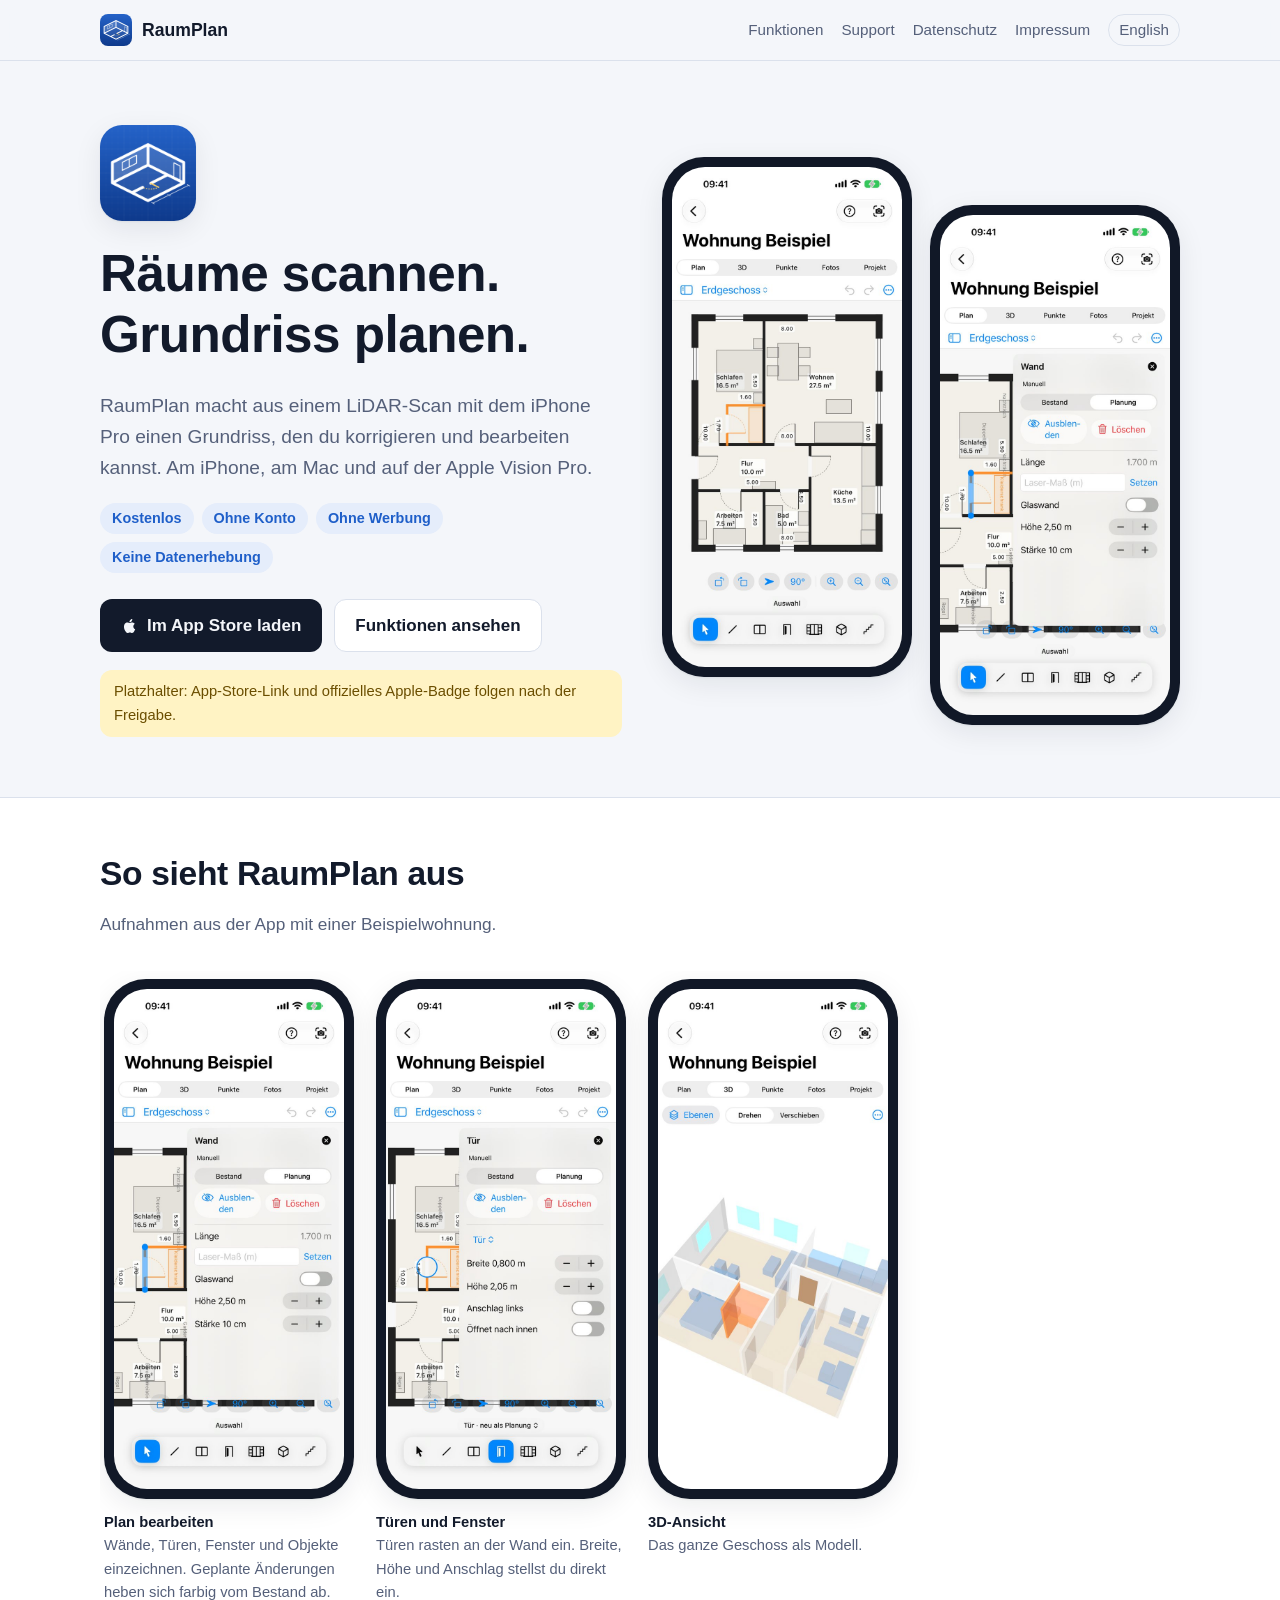
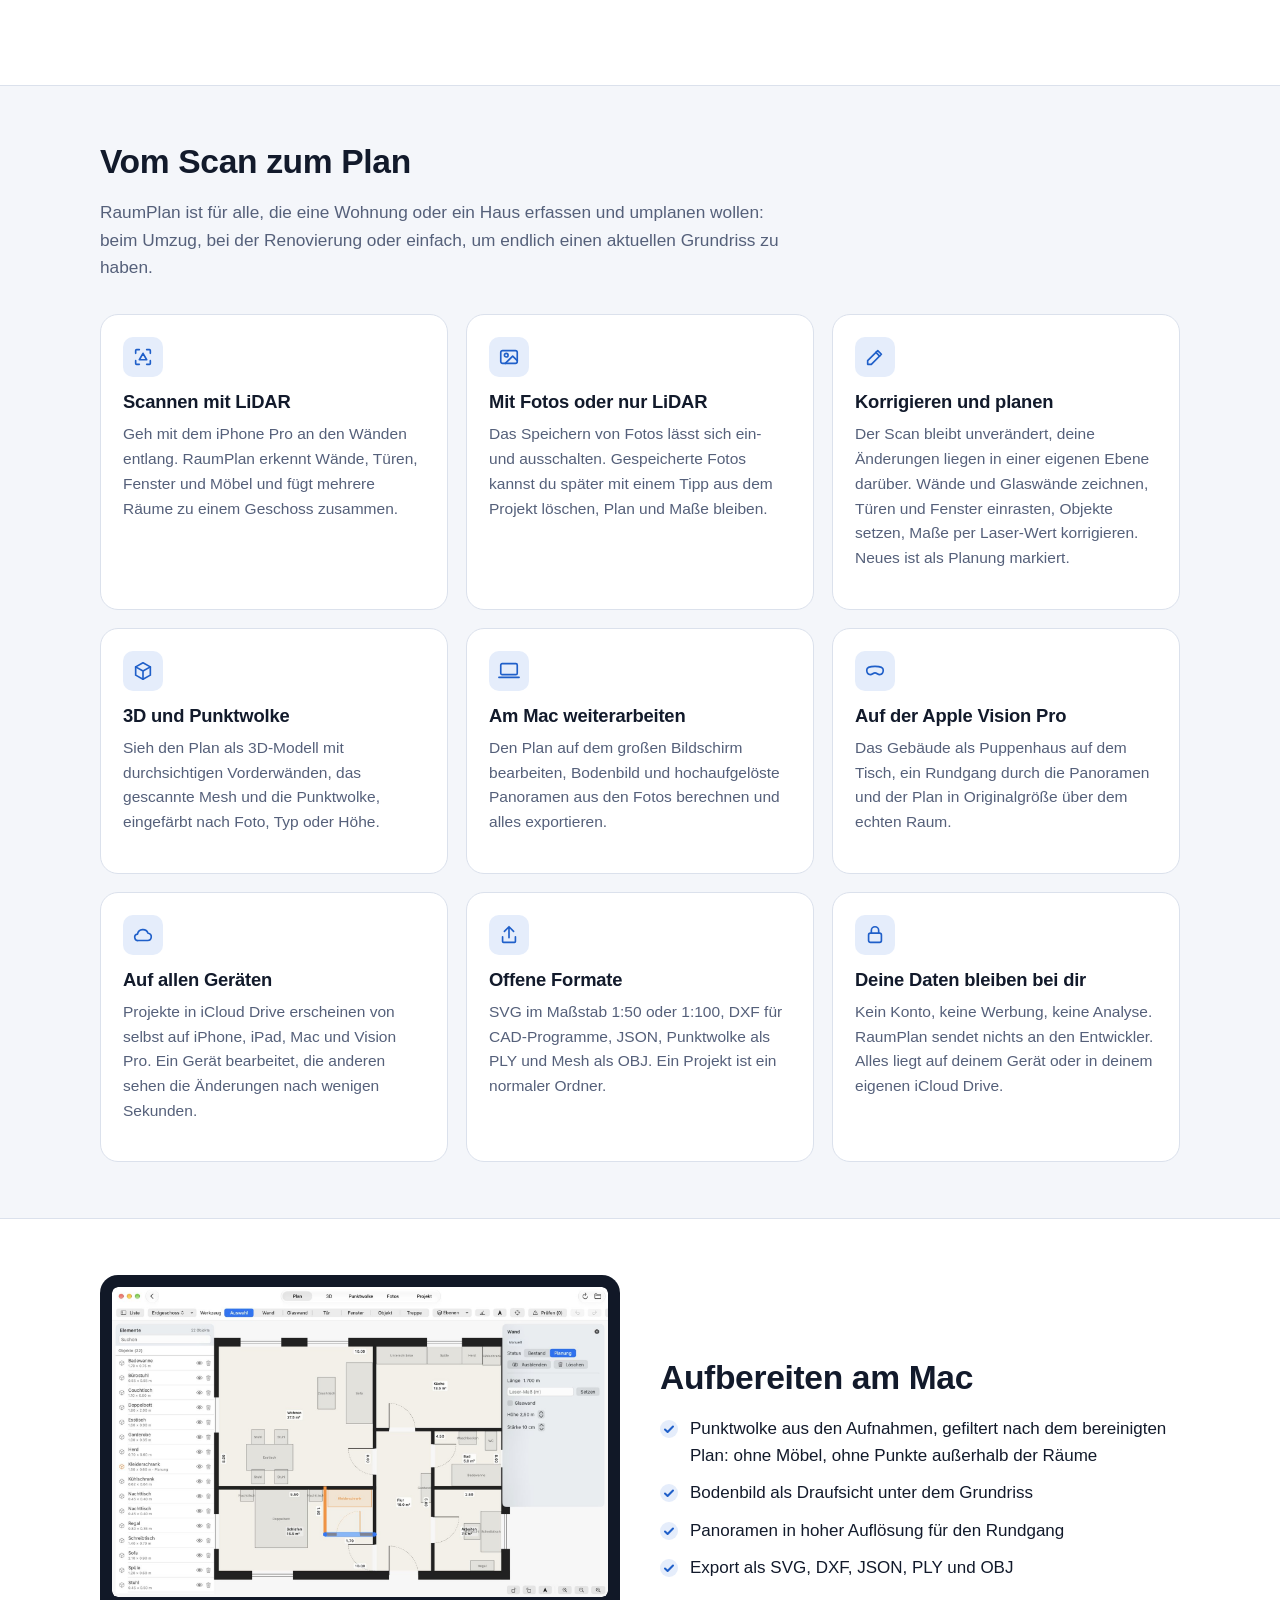
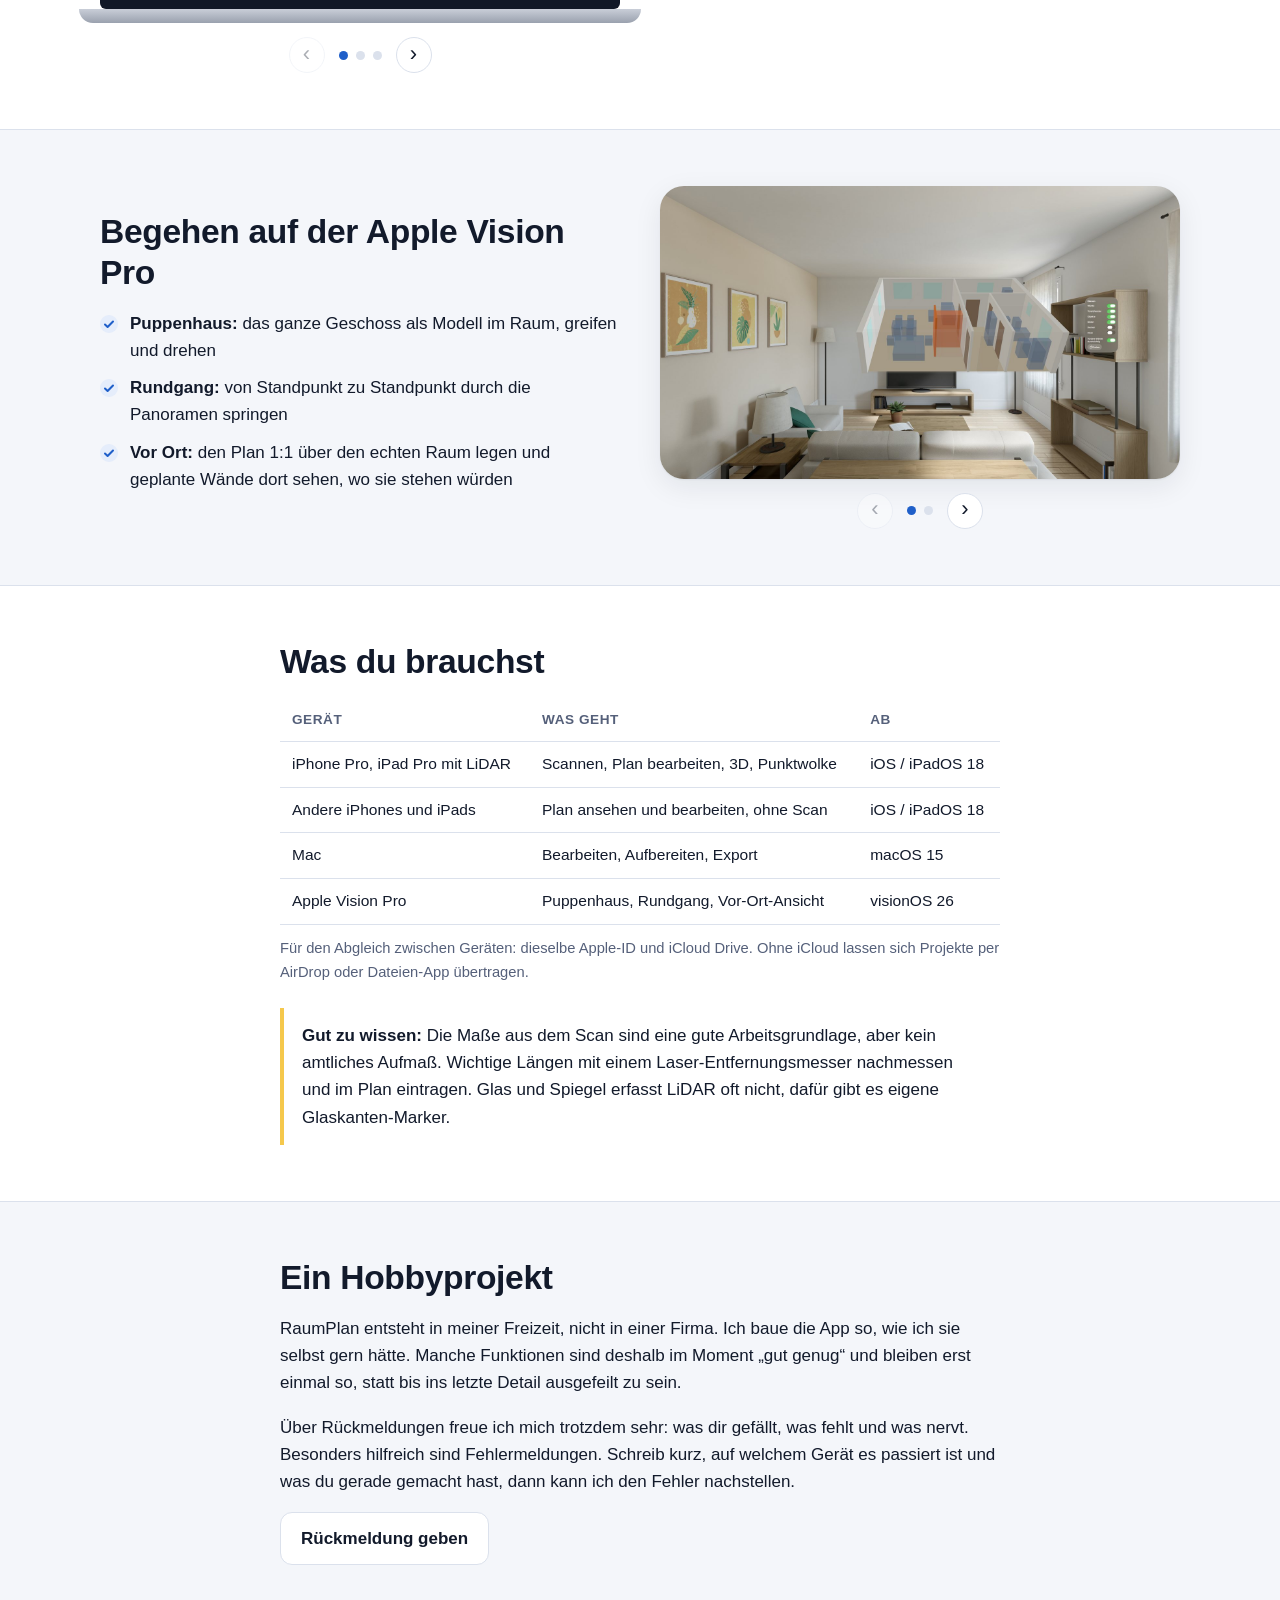
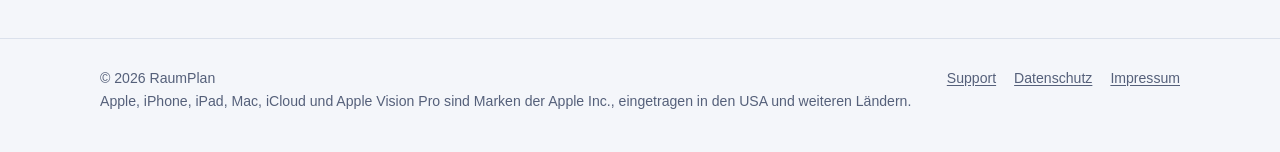
==== index.html @ 9d7f041f "Erste Version der RaumPlan-Webseite" ====
<!doctype html>
<html lang="de">
<head>
<meta charset="utf-8">
<meta name="viewport" content="width=device-width, initial-scale=1">
<title>RaumPlan – Räume scannen, Grundriss planen</title>
<meta name="description" content="Kostenlose App: Räume mit dem LiDAR-Sensor des iPhone Pro scannen, Grundriss korrigieren und bearbeiten. Für iPhone, iPad, Mac und Apple Vision Pro.">
<link rel="stylesheet" href="assets/style.css">
<link rel="icon" href="assets/favicon.png" type="image/png">
<link rel="apple-touch-icon" href="assets/apple-touch-icon.png">
<link rel="alternate" hreflang="en" href="en/index.html">
<!-- Nach Veröffentlichung im App Store: Smart-App-Banner einschalten (App-ID eintragen)
<meta name="apple-itunes-app" content="app-id=[APP-ID]">
-->
</head>
<body>
<header class="site-header">
  <div class="wrap">
    <a class="brand" href="index.html"><img src="assets/icon-512.png" alt="" width="32" height="32">RaumPlan</a>
    <nav class="nav" aria-label="Hauptmenü">
      <a href="index.html#funktionen">Funktionen</a>
      <a href="support.html">Support</a>
      <a href="datenschutz.html">Datenschutz</a>
      <a href="impressum.html">Impressum</a>
      <a class="lang" href="en/index.html" hreflang="en" lang="en">English</a>
    </nav>
  </div>
</header>
<main>

<section class="hero"><div class="wrap">
  <div>
    <img class="hero-icon" src="assets/icon-512.png" alt="RaumPlan App-Symbol" width="96" height="96">
    <h1>Räume scannen.<br>Grundriss planen.</h1>
    <p class="lead">RaumPlan macht aus einem LiDAR-Scan mit dem iPhone Pro einen Grundriss, den du korrigieren und bearbeiten kannst. Am iPhone, am Mac und auf der Apple Vision Pro.</p>
    <ul class="pills"><li>Kostenlos</li><li>Ohne Konto</li><li>Ohne Werbung</li><li>Keine Datenerhebung</li></ul>
    <div class="cta"><a class="btn btn-primary" href="[APP-STORE-LINK]" title="Link folgt nach der Freigabe durch Apple"><svg width="18" height="18" viewBox="0 0 24 24" fill="currentColor" aria-hidden="true"><path d="M12 2l3 6H9zM4 20l4-8h8l4 8z" opacity=".0"/><path d="M16.4 12.6c0-2.4 2-3.5 2-3.6-1.1-1.6-2.8-1.8-3.4-1.8-1.4-.1-2.8.9-3.5.9-.7 0-1.8-.8-3-.8-1.5 0-3 .9-3.8 2.3-1.6 2.8-.4 7 1.2 9.3.8 1.1 1.7 2.4 2.9 2.3 1.2 0 1.6-.7 3-.7s1.8.7 3 .7c1.3 0 2.1-1.1 2.8-2.3.9-1.3 1.3-2.6 1.3-2.6s-2.5-1-2.5-3.7zM14.1 5.5c.6-.8 1.1-1.9 1-3-1 0-2.1.7-2.8 1.5-.6.7-1.2 1.8-1 2.9 1 .1 2.1-.6 2.8-1.4z"/></svg>Im App Store laden</a><a class="btn btn-ghost" href="#funktionen">Funktionen ansehen</a></div>
    <p class="ph-note noprint" style="margin-top:18px">Platzhalter: App-Store-Link und offizielles Apple-Badge folgen nach der Freigabe.</p>
  </div>
  <div class="hero-shots"><div class="device"><img src="assets/shots/de/iphone-plan.jpg" alt="Plan-Editor mit Grundriss der Beispielwohnung" width="660" height="1434"></div><div class="device"><img src="assets/shots/de/iphone-wand.jpg" alt="Ausgewählte geplante Wand mit Eigenschaften" width="660" height="1434"></div></div>
</div></section>
<section class="alt"><div class="wrap">
  <div class="section-head"><h2>So sieht RaumPlan aus</h2><p>Aufnahmen aus der App mit einer Beispielwohnung. </p></div>
  <div class="gallery">
    <figure><div class="device"><img src="assets/shots/de/iphone-wand.jpg" alt="Ausgewählte geplante Wand mit Eigenschaften" width="660" height="1434"></div><figcaption><strong>Plan bearbeiten</strong>Wände, Türen, Fenster und Objekte einzeichnen. Geplante Änderungen heben sich farbig vom Bestand ab.</figcaption></figure>
    <figure><div class="device"><img src="assets/shots/de/iphone-tuer.jpg" alt="Tür mit Eigenschaften im Plan" width="660" height="1434"></div><figcaption><strong>Türen und Fenster</strong>Türen rasten an der Wand ein. Breite, Höhe und Anschlag stellst du direkt ein.</figcaption></figure>
    <figure><div class="device"><img src="assets/shots/de/iphone-3d.jpg" alt="3D-Ansicht der Beispielwohnung" width="660" height="1434"></div><figcaption><strong>3D-Ansicht</strong>Das ganze Geschoss als Modell.</figcaption></figure>
  </div>
</div></section><section id="funktionen"><div class="wrap"><div class="section-head"><h2>Vom Scan zum Plan</h2><p>RaumPlan ist für alle, die eine Wohnung oder ein Haus erfassen und umplanen wollen: beim Umzug, bei der Renovierung oder einfach, um endlich einen aktuellen Grundriss zu haben.</p></div><div class="grid"><div class="card"><span class="ico"><svg viewBox="0 0 24 24" fill="none" stroke="currentColor" stroke-width="1.8" stroke-linecap="round" stroke-linejoin="round" aria-hidden="true"><path d="M4 8V5a1 1 0 0 1 1-1h3M16 4h3a1 1 0 0 1 1 1v3M20 16v3a1 1 0 0 1-1 1h-3M8 20H5a1 1 0 0 1-1-1v-3"/><path d="M8 15l4-7 4 7z"/></svg></span><h3>Scannen mit LiDAR</h3><p>Geh mit dem iPhone Pro an den Wänden entlang. RaumPlan erkennt Wände, Türen, Fenster und Möbel und fügt mehrere Räume zu einem Geschoss zusammen.</p></div><div class="card"><span class="ico"><svg viewBox="0 0 24 24" fill="none" stroke="currentColor" stroke-width="1.8" stroke-linecap="round" stroke-linejoin="round" aria-hidden="true"><rect x="3" y="5" width="18" height="14" rx="2"/><circle cx="9" cy="10" r="2"/><path d="M21 16l-5-5-8 8"/></svg></span><h3>Mit Fotos oder nur LiDAR</h3><p>Das Speichern von Fotos lässt sich ein- und ausschalten. Gespeicherte Fotos kannst du später mit einem Tipp aus dem Projekt löschen, Plan und Maße bleiben.</p></div><div class="card"><span class="ico"><svg viewBox="0 0 24 24" fill="none" stroke="currentColor" stroke-width="1.8" stroke-linecap="round" stroke-linejoin="round" aria-hidden="true"><path d="M4 20h4L19 9l-4-4L4 16z"/><path d="M13 7l4 4"/></svg></span><h3>Korrigieren und planen</h3><p>Der Scan bleibt unverändert, deine Änderungen liegen in einer eigenen Ebene darüber. Wände und Glaswände zeichnen, Türen und Fenster einrasten, Objekte setzen, Maße per Laser-Wert korrigieren. Neues ist als Planung markiert.</p></div><div class="card"><span class="ico"><svg viewBox="0 0 24 24" fill="none" stroke="currentColor" stroke-width="1.8" stroke-linecap="round" stroke-linejoin="round" aria-hidden="true"><path d="M12 3l8 4.5v9L12 21l-8-4.5v-9z"/><path d="M4 7.5l8 4.5 8-4.5M12 12v9"/></svg></span><h3>3D und Punktwolke</h3><p>Sieh den Plan als 3D-Modell mit durchsichtigen Vorderwänden, das gescannte Mesh und die Punktwolke, eingefärbt nach Foto, Typ oder Höhe.</p></div><div class="card"><span class="ico"><svg viewBox="0 0 24 24" fill="none" stroke="currentColor" stroke-width="1.8" stroke-linecap="round" stroke-linejoin="round" aria-hidden="true"><rect x="3" y="4" width="18" height="12" rx="1.5"/><path d="M1 19h22"/></svg></span><h3>Am Mac weiterarbeiten</h3><p>Den Plan auf dem großen Bildschirm bearbeiten, Bodenbild und hochaufgelöste Panoramen aus den Fotos berechnen und alles exportieren.</p></div><div class="card"><span class="ico"><svg viewBox="0 0 24 24" fill="none" stroke="currentColor" stroke-width="1.8" stroke-linecap="round" stroke-linejoin="round" aria-hidden="true"><path d="M3 11c0-3 2.5-4 9-4s9 1 9 4-1.5 5-4 5c-2 0-3-2-5-2s-3 2-5 2c-2.5 0-4-2-4-5z"/></svg></span><h3>Auf der Apple Vision Pro</h3><p>Das Gebäude als Puppenhaus auf dem Tisch, ein Rundgang durch die Panoramen und der Plan in Originalgröße über dem echten Raum.</p></div><div class="card"><span class="ico"><svg viewBox="0 0 24 24" fill="none" stroke="currentColor" stroke-width="1.8" stroke-linecap="round" stroke-linejoin="round" aria-hidden="true"><path d="M7 18h10a4 4 0 0 0 .5-7.97A6 6 0 0 0 6 11a3.5 3.5 0 0 0 1 7z"/></svg></span><h3>Auf allen Geräten</h3><p>Projekte in iCloud Drive erscheinen von selbst auf iPhone, iPad, Mac und Vision Pro. Ein Gerät bearbeitet, die anderen sehen die Änderungen nach wenigen Sekunden.</p></div><div class="card"><span class="ico"><svg viewBox="0 0 24 24" fill="none" stroke="currentColor" stroke-width="1.8" stroke-linecap="round" stroke-linejoin="round" aria-hidden="true"><path d="M12 3v12M7 8l5-5 5 5"/><path d="M5 14v5a1 1 0 0 0 1 1h12a1 1 0 0 0 1-1v-5"/></svg></span><h3>Offene Formate</h3><p>SVG im Maßstab 1:50 oder 1:100, DXF für CAD-Programme, JSON, Punktwolke als PLY und Mesh als OBJ. Ein Projekt ist ein normaler Ordner.</p></div><div class="card"><span class="ico"><svg viewBox="0 0 24 24" fill="none" stroke="currentColor" stroke-width="1.8" stroke-linecap="round" stroke-linejoin="round" aria-hidden="true"><rect x="5" y="10" width="14" height="10" rx="2"/><path d="M8 10V7a4 4 0 0 1 8 0v3"/></svg></span><h3>Deine Daten bleiben bei dir</h3><p>Kein Konto, keine Werbung, keine Analyse. RaumPlan sendet nichts an den Entwickler. Alles liegt auf deinem Gerät oder in deinem eigenen iCloud Drive.</p></div></div></div></section>
<section class="alt"><div class="wrap split">
  <div><div class="slider" data-slider><div class="laptop"><div class="lid"><div class="slides" tabindex="0" role="group" aria-roledescription="Bildergalerie" aria-label="Screenshots vom Mac"><figure class="slide"><img src="assets/shots/de/mac-plan.jpg" alt="RaumPlan am Mac mit Elementliste und Eigenschaften" width="1600" height="1000"></figure><figure class="slide"><img src="assets/shots/de/mac-3d.jpg" alt="3D-Ansicht am Mac" width="1600" height="1000"></figure><figure class="slide"><img src="assets/shots/de/mac-export.jpg" alt="Export des Grundrisses als SVG am Mac" width="1600" height="1000"></figure></div></div><div class="base"></div></div><div class="slider-nav"><button type="button" class="prev" aria-label="Vorheriges Bild">‹</button><span class="dots"><button type="button" aria-label="Bild 1: Plan mit Elementliste"></button><button type="button" aria-label="Bild 2: 3D-Ansicht"></button><button type="button" aria-label="Bild 3: Export"></button></span><button type="button" class="next" aria-label="Nächstes Bild">›</button></div></div></div>
  <div><h2>Aufbereiten am Mac</h2>
  <ul class="checks">
    <li>Punktwolke aus den Aufnahmen, gefiltert nach dem bereinigten Plan: ohne Möbel, ohne Punkte außerhalb der Räume</li>
    <li>Bodenbild als Draufsicht unter dem Grundriss</li>
    <li>Panoramen in hoher Auflösung für den Rundgang</li>
    <li>Export als SVG, DXF, JSON, PLY und OBJ</li>
  </ul></div>
</div></section>
<section><div class="wrap split rev">
  <div><div class="slider" data-slider><div class="vision"><div class="slides" tabindex="0" role="group" aria-roledescription="Bildergalerie" aria-label="Screenshots von der Apple Vision Pro"><figure class="slide"><img src="assets/shots/de/vision-dollhouse.jpg" alt="Puppenhaus der Beispielwohnung auf der Apple Vision Pro" width="1600" height="900"></figure><figure class="slide"><img src="assets/shots/de/vision-edit.jpg" alt="Plan bearbeiten auf der Apple Vision Pro" width="1600" height="900"></figure></div></div><div class="slider-nav"><button type="button" class="prev" aria-label="Vorheriges Bild">‹</button><span class="dots"><button type="button" aria-label="Bild 1: Puppenhaus"></button><button type="button" aria-label="Bild 2: Plan bearbeiten"></button></span><button type="button" class="next" aria-label="Nächstes Bild">›</button></div></div></div>
  <div><h2>Begehen auf der Apple Vision Pro</h2>
  <ul class="checks">
    <li><strong>Puppenhaus:</strong> das ganze Geschoss als Modell im Raum, greifen und drehen</li>
    <li><strong>Rundgang:</strong> von Standpunkt zu Standpunkt durch die Panoramen springen</li>
    <li><strong>Vor Ort:</strong> den Plan 1:1 über den echten Raum legen und geplante Wände dort sehen, wo sie stehen würden</li>
  </ul></div>
</div></section>
<section class="alt"><div class="wrap narrow">
  <h2>Was du brauchst</h2>
  <table class="req">
    <tr><th>Gerät</th><th>Was geht</th><th>Ab</th></tr>
    <tr><td>iPhone Pro, iPad Pro mit LiDAR</td><td>Scannen, Plan bearbeiten, 3D, Punktwolke</td><td>iOS / iPadOS 18</td></tr>
    <tr><td>Andere iPhones und iPads</td><td>Plan ansehen und bearbeiten, ohne Scan</td><td>iOS / iPadOS 18</td></tr>
    <tr><td>Mac</td><td>Bearbeiten, Aufbereiten, Export</td><td>macOS 15</td></tr>
    <tr><td>Apple Vision Pro</td><td>Puppenhaus, Rundgang, Vor-Ort-Ansicht</td><td>visionOS 26</td></tr>
  </table>
  <p class="meta" style="margin-top:12px">Für den Abgleich zwischen Geräten: dieselbe Apple-ID und iCloud Drive. Ohne iCloud lassen sich Projekte per AirDrop oder Dateien-App übertragen.</p>
  <div class="callout" style="margin-top:24px"><strong>Gut zu wissen:</strong> Die Maße aus dem Scan sind eine gute Arbeitsgrundlage, aber kein amtliches Aufmaß. Wichtige Längen mit einem Laser-Entfernungsmesser nachmessen und im Plan eintragen. Glas und Spiegel erfasst LiDAR oft nicht, dafür gibt es eigene Glaskanten-Marker.</div>
</div></section>
<section><div class="wrap narrow">
  <h2>Ein Hobbyprojekt</h2>
  <p>RaumPlan entsteht in meiner Freizeit, nicht in einer Firma. Ich baue die App so, wie ich sie selbst gern hätte. Manche Funktionen sind deshalb im Moment „gut genug“ und bleiben erst einmal so, statt bis ins letzte Detail ausgefeilt zu sein.</p>
  <p>Über Rückmeldungen freue ich mich trotzdem sehr: was dir gefällt, was fehlt und was nervt. Besonders hilfreich sind Fehlermeldungen. Schreib kurz, auf welchem Gerät es passiert ist und was du gerade gemacht hast, dann kann ich den Fehler nachstellen.</p>
  <p><a class="btn btn-ghost" href="support.html">Rückmeldung geben</a></p>
</div></section>
</main>
<footer class="site-footer">
  <div class="wrap">
    <div>© 2026 RaumPlan<br>Apple, iPhone, iPad, Mac, iCloud und Apple Vision Pro sind Marken der Apple Inc., eingetragen in den USA und weiteren Ländern.</div>
    <nav aria-label="Rechtliches">
      <a href="support.html">Support</a>
      <a href="datenschutz.html">Datenschutz</a>
      <a href="impressum.html">Impressum</a>
    </nav>
  </div>
</footer>
<script>
document.querySelectorAll('[data-slider]').forEach(function (el) {
  var track = el.querySelector('.slides'), slides = track.children;
  var dots = el.querySelectorAll('.dots button');
  var prev = el.querySelector('.prev'), next = el.querySelector('.next');
  function idx() { return Math.round(track.scrollLeft / track.clientWidth); }
  function go(i) { i = Math.max(0, Math.min(slides.length - 1, i)); track.scrollTo({ left: i * track.clientWidth, behavior: 'smooth' }); }
  function sync() { var i = idx(); dots.forEach(function (d, k) { d.setAttribute('aria-current', k === i ? 'true' : 'false'); }); prev.disabled = i === 0; next.disabled = i === slides.length - 1; }
  prev.addEventListener('click', function () { go(idx() - 1); });
  next.addEventListener('click', function () { go(idx() + 1); });
  dots.forEach(function (d, k) { d.addEventListener('click', function () { go(k); }); });
  track.addEventListener('keydown', function (e) { if (e.key === 'ArrowLeft') { e.preventDefault(); go(idx() - 1); } if (e.key === 'ArrowRight') { e.preventDefault(); go(idx() + 1); } });
  var t; track.addEventListener('scroll', function () { clearTimeout(t); t = setTimeout(sync, 60); }, { passive: true });
  el.classList.add('js'); sync();
});
</script>
</body>
</html>
---- assets/style.css ----
/* RaumPlan – Produktwebseite. Nur Systemschriften, keine externen Dateien (keine Datenübertragung an Dritte). */
:root {
  --bg: #f4f6fa;
  --surface: #ffffff;
  --surface-2: #eef2f9;
  --text: #121a2b;
  --muted: #55607a;
  --line: #dbe1ec;
  --blue: #1f5fc9;
  --blue-dark: #12398f;
  --blue-soft: #e5edfb;
  --accent: #f5c84c;
  --plan: #e0682b;
  --ph-bg: #fff3c4;
  --ph-text: #6b4e00;
  --radius: 18px;
  --shadow: 0 1px 2px rgba(18, 26, 43, .06), 0 8px 28px rgba(18, 26, 43, .08);
  color-scheme: light dark;
}
@media (prefers-color-scheme: dark) {
  :root {
    --bg: #0d1220;
    --surface: #161d2f;
    --surface-2: #1c2539;
    --text: #e8ecf5;
    --muted: #9aa5bf;
    --line: #2a344b;
    --blue: #5b93ee;
    --blue-dark: #3d74d6;
    --blue-soft: #1a2a4a;
    --ph-bg: #4a3a08;
    --ph-text: #ffe28a;
    --shadow: 0 1px 2px rgba(0, 0, 0, .3), 0 8px 28px rgba(0, 0, 0, .35);
  }
}
* { box-sizing: border-box; }
html { -webkit-text-size-adjust: 100%; }
body {
  margin: 0;
  background: var(--bg);
  color: var(--text);
  font: 17px/1.6 -apple-system, BlinkMacSystemFont, "SF Pro Text", "Segoe UI", Roboto, "Helvetica Neue", Arial, sans-serif;
}
a { color: var(--blue); text-underline-offset: 2px; }
img, svg { max-width: 100%; display: block; }
h1, h2, h3 { line-height: 1.2; letter-spacing: -0.01em; margin: 0 0 .5em; }
h1 { font-size: clamp(2rem, 5vw, 3.2rem); font-weight: 800; }
h2 { font-size: clamp(1.5rem, 3.2vw, 2.1rem); font-weight: 750; margin-top: 0; }
h3 { font-size: 1.15rem; font-weight: 700; }
p { margin: 0 0 1em; }
.wrap { max-width: 1120px; margin: 0 auto; padding: 0 20px; }
.narrow { max-width: 760px; }

/* Kopf */
.site-header { position: sticky; top: 0; z-index: 10; background: color-mix(in srgb, var(--bg) 86%, transparent); backdrop-filter: saturate(1.6) blur(14px); -webkit-backdrop-filter: saturate(1.6) blur(14px); border-bottom: 1px solid var(--line); }
.site-header .wrap { display: flex; align-items: center; gap: 16px; min-height: 60px; flex-wrap: wrap; }
.brand { display: flex; align-items: center; gap: 10px; font-weight: 750; font-size: 1.1rem; color: var(--text); text-decoration: none; }
.brand img { width: 32px; height: 32px; border-radius: 8px; }
.nav { display: flex; gap: 4px 18px; margin-left: auto; flex-wrap: wrap; font-size: .95rem; }
.nav a { color: var(--muted); text-decoration: none; padding: 4px 0; }
.nav a:hover, .nav a[aria-current="page"] { color: var(--text); }
.nav .lang { border: 1px solid var(--line); border-radius: 999px; padding: 3px 10px; }

/* Startbereich */
.hero { padding: 64px 0 40px; }
.hero .wrap { display: grid; grid-template-columns: 1.05fr .95fr; gap: 40px; align-items: center; }
.hero-icon { width: 96px; height: 96px; border-radius: 22px; box-shadow: var(--shadow); margin-bottom: 22px; }
.lead { font-size: 1.2rem; color: var(--muted); max-width: 36em; }
.pills { display: flex; flex-wrap: wrap; gap: 8px; margin: 18px 0 26px; padding: 0; list-style: none; }
.pills li { background: var(--blue-soft); color: var(--blue); border-radius: 999px; padding: 4px 12px; font-size: .9rem; font-weight: 600; }
.cta { display: flex; gap: 12px; flex-wrap: wrap; align-items: center; }
.btn { display: inline-flex; align-items: center; gap: 8px; border-radius: 12px; padding: 12px 20px; font-weight: 650; text-decoration: none; border: 1px solid transparent; }
.btn-primary { background: var(--text); color: var(--bg); }
.btn-ghost { border-color: var(--line); color: var(--text); background: var(--surface); }
.hero-shots { display: flex; justify-content: center; align-items: flex-start; gap: 18px; }
.hero-shots .device:nth-child(2) { margin-top: 48px; }

/* Platzhalter */
mark.ph { background: var(--ph-bg); color: var(--ph-text); border-radius: 4px; padding: 0 4px; font-weight: 600; }
.ph-note { background: var(--ph-bg); color: var(--ph-text); border-radius: 12px; padding: 10px 14px; font-size: .92rem; margin: 0 0 20px; }
.shot { position: relative; }
.shot::after {
  content: attr(data-ph);
  position: absolute; left: 50%; bottom: 12px; transform: translateX(-50%);
  background: var(--accent); color: #3a2a00; font: 700 10px/1.2 -apple-system, BlinkMacSystemFont, "Segoe UI", sans-serif;
  letter-spacing: .04em; text-transform: uppercase; padding: 5px 9px; border-radius: 6px; white-space: nowrap;
  box-shadow: 0 2px 8px rgba(0,0,0,.2);
}

/* Geräterahmen */
.device { background: #111827; border-radius: 42px; padding: 10px; box-shadow: var(--shadow); width: 250px; flex: none; }
.device svg { border-radius: 33px; width: 100%; height: auto; }
.device.small { width: 210px; }
.device img { border-radius: 33px; width: 100%; height: auto; display: block; }
.laptop .lid img { border-radius: 6px; width: 100%; height: auto; }
.vision img { width: 100%; height: auto; }
.laptop { width: 100%; max-width: 620px; }
.laptop .lid { background: #111827; border-radius: 18px 18px 6px 6px; padding: 12px; }
.laptop .lid svg { border-radius: 6px; width: 100%; height: auto; }
.laptop .base { height: 14px; background: linear-gradient(#c9ced8, #9aa1ae); border-radius: 0 0 16px 16px; margin: 0 -4%; }
.vision { width: 100%; max-width: 620px; border-radius: 24px; overflow: hidden; box-shadow: var(--shadow); }
.vision svg { width: 100%; height: auto; }

/* Abschnitte */
section { padding: 56px 0; }
section.alt { background: var(--surface); border-top: 1px solid var(--line); border-bottom: 1px solid var(--line); }
.section-head { max-width: 680px; margin-bottom: 32px; }
.section-head p { color: var(--muted); font-size: 1.08rem; }
.gallery { display: flex; gap: 22px; overflow-x: auto; padding: 8px 4px 24px; scroll-snap-type: x mandatory; }
.gallery figure { margin: 0; scroll-snap-align: start; flex: none; }
.gallery figcaption { margin-top: 12px; font-size: .92rem; color: var(--muted); max-width: 250px; }
.gallery figcaption strong { display: block; color: var(--text); }
.grid { display: grid; grid-template-columns: repeat(3, 1fr); gap: 18px; }
.card { background: var(--surface); border: 1px solid var(--line); border-radius: var(--radius); padding: 22px; }
section.alt .card { background: var(--bg); }
.card .ico { width: 40px; height: 40px; border-radius: 10px; background: var(--blue-soft); color: var(--blue); display: grid; place-items: center; margin-bottom: 14px; }
.card .ico svg { width: 22px; height: 22px; }
.card p, .card li { color: var(--muted); font-size: .97rem; }
.card ul { padding-left: 1.1em; margin: 0; }
.split { display: grid; grid-template-columns: 1fr 1fr; gap: 40px; align-items: center; }
.split.rev > :first-child { order: 2; }
.checks { list-style: none; padding: 0; margin: 0; }
.checks li { padding-left: 30px; position: relative; margin: 0 0 10px; }
.checks li::before { content: ""; position: absolute; left: 0; top: .3em; width: 18px; height: 18px; border-radius: 50%; background: var(--blue-soft) url("data:image/svg+xml,%3Csvg xmlns='http://www.w3.org/2000/svg' viewBox='0 0 18 18'%3E%3Cpath d='M5 9.5l2.6 2.5L13 6.5' fill='none' stroke='%231f5fc9' stroke-width='2' stroke-linecap='round' stroke-linejoin='round'/%3E%3C/svg%3E") center/18px no-repeat; }
table.req { width: 100%; border-collapse: collapse; font-size: .97rem; }
table.req th, table.req td { text-align: left; padding: 10px 12px; border-bottom: 1px solid var(--line); vertical-align: top; }
table.req th { color: var(--muted); font-weight: 600; font-size: .85rem; text-transform: uppercase; letter-spacing: .04em; }
.callout { border-left: 4px solid var(--accent); background: var(--surface); border-radius: 0 12px 12px 0; padding: 14px 18px; }

/* Textseiten */
.page { padding: 48px 0 64px; }
.page h2 { font-size: 1.4rem; margin-top: 2em; }
.page h3 { margin-top: 1.6em; }
.page ul { padding-left: 1.2em; }
.page li { margin-bottom: .4em; }
.meta { color: var(--muted); font-size: .92rem; }
details { background: var(--surface); border: 1px solid var(--line); border-radius: 14px; padding: 4px 18px; margin-bottom: 10px; }
details summary { cursor: pointer; font-weight: 650; padding: 12px 0; list-style-position: inside; }
details[open] summary { border-bottom: 1px solid var(--line); margin-bottom: 12px; }
details p:last-child { margin-bottom: 14px; }
.contact { background: var(--blue-soft); border-radius: var(--radius); padding: 24px; margin-top: 32px; }

/* Fuß */
.site-footer { border-top: 1px solid var(--line); padding: 28px 0 40px; color: var(--muted); font-size: .88rem; }
.site-footer .wrap { display: flex; flex-wrap: wrap; gap: 10px 24px; justify-content: space-between; }
.site-footer nav { display: flex; gap: 18px; flex-wrap: wrap; }
.site-footer a { color: var(--muted); }

@media (max-width: 900px) {
  .hero .wrap, .split { grid-template-columns: 1fr; }
  .split.rev > :first-child { order: 0; }
  .grid { grid-template-columns: 1fr 1fr; }
  .hero { padding-top: 40px; }
}
@media (max-width: 600px) {
  body { font-size: 16px; }
  .wrap { padding: 0 16px; }
  .grid { grid-template-columns: 1fr; }
  .nav { margin-left: 0; width: 100%; padding-bottom: 8px; }
  .device { width: 200px; border-radius: 34px; padding: 8px; }
  .device svg, .device img { border-radius: 27px; }
  .hero-shots .device:nth-child(2) { display: none; }
  .gallery figcaption { max-width: 200px; }
}

/* Kurzinfo zum Drucken */
@media print {
  .site-header, .site-footer, .noprint { display: none !important; }
  body { background: #fff; color: #000; font-size: 11pt; }
  section, .page { padding: 0; }
  a { color: #000; }
  .card { break-inside: avoid; }
  .split { grid-template-columns: 1.1fr .9fr !important; gap: 24px; }
  .device.small { width: 150px; padding: 7px; border-radius: 28px; }
  .device.small svg, .device.small img { border-radius: 22px; }
  .shot::after { font-size: 7px; padding: 3px 6px; }
  h1 { font-size: 26pt !important; }
  .lead { font-size: 12.5pt; }
}

/* Bildergalerie (Mac, Vision Pro): Wischen oder Pfeile/Punkte */
.slider { width: 100%; max-width: 620px; }
.slides { display: flex; overflow-x: auto; scroll-snap-type: x mandatory; scroll-behavior: smooth; scrollbar-width: none; -webkit-overflow-scrolling: touch; overscroll-behavior-x: contain; }
.slides::-webkit-scrollbar { display: none; }
.slides:focus-visible { outline: 3px solid var(--blue); outline-offset: 3px; }
.slide { flex: 0 0 100%; margin: 0; scroll-snap-align: center; scroll-snap-stop: always; }
.slide img { display: block; width: 100%; height: auto; }
.laptop .lid .slides { border-radius: 6px; }
.slider .laptop, .slider .vision { max-width: none; }
.slider-nav { display: flex; align-items: center; justify-content: center; gap: 14px; margin-top: 14px; }
.slider-nav .prev, .slider-nav .next { width: 36px; height: 36px; border-radius: 50%; border: 1px solid var(--line); background: var(--surface); color: var(--text); font-size: 22px; line-height: 1; cursor: pointer; display: grid; place-items: center; padding: 0 0 3px; }
.slider-nav .prev:hover:not(:disabled), .slider-nav .next:hover:not(:disabled) { border-color: var(--blue); color: var(--blue); }
.slider-nav button:disabled { opacity: .35; cursor: default; }
.dots { display: flex; gap: 8px; }
.dots button { width: 9px; height: 9px; border-radius: 50%; border: 0; padding: 0; background: var(--line); cursor: pointer; }
.dots button[aria-current="true"] { background: var(--blue); }
.slider:not(.js) .slider-nav { display: none; }
@media print { .slider-nav { display: none; } .slide + .slide { display: none; } }
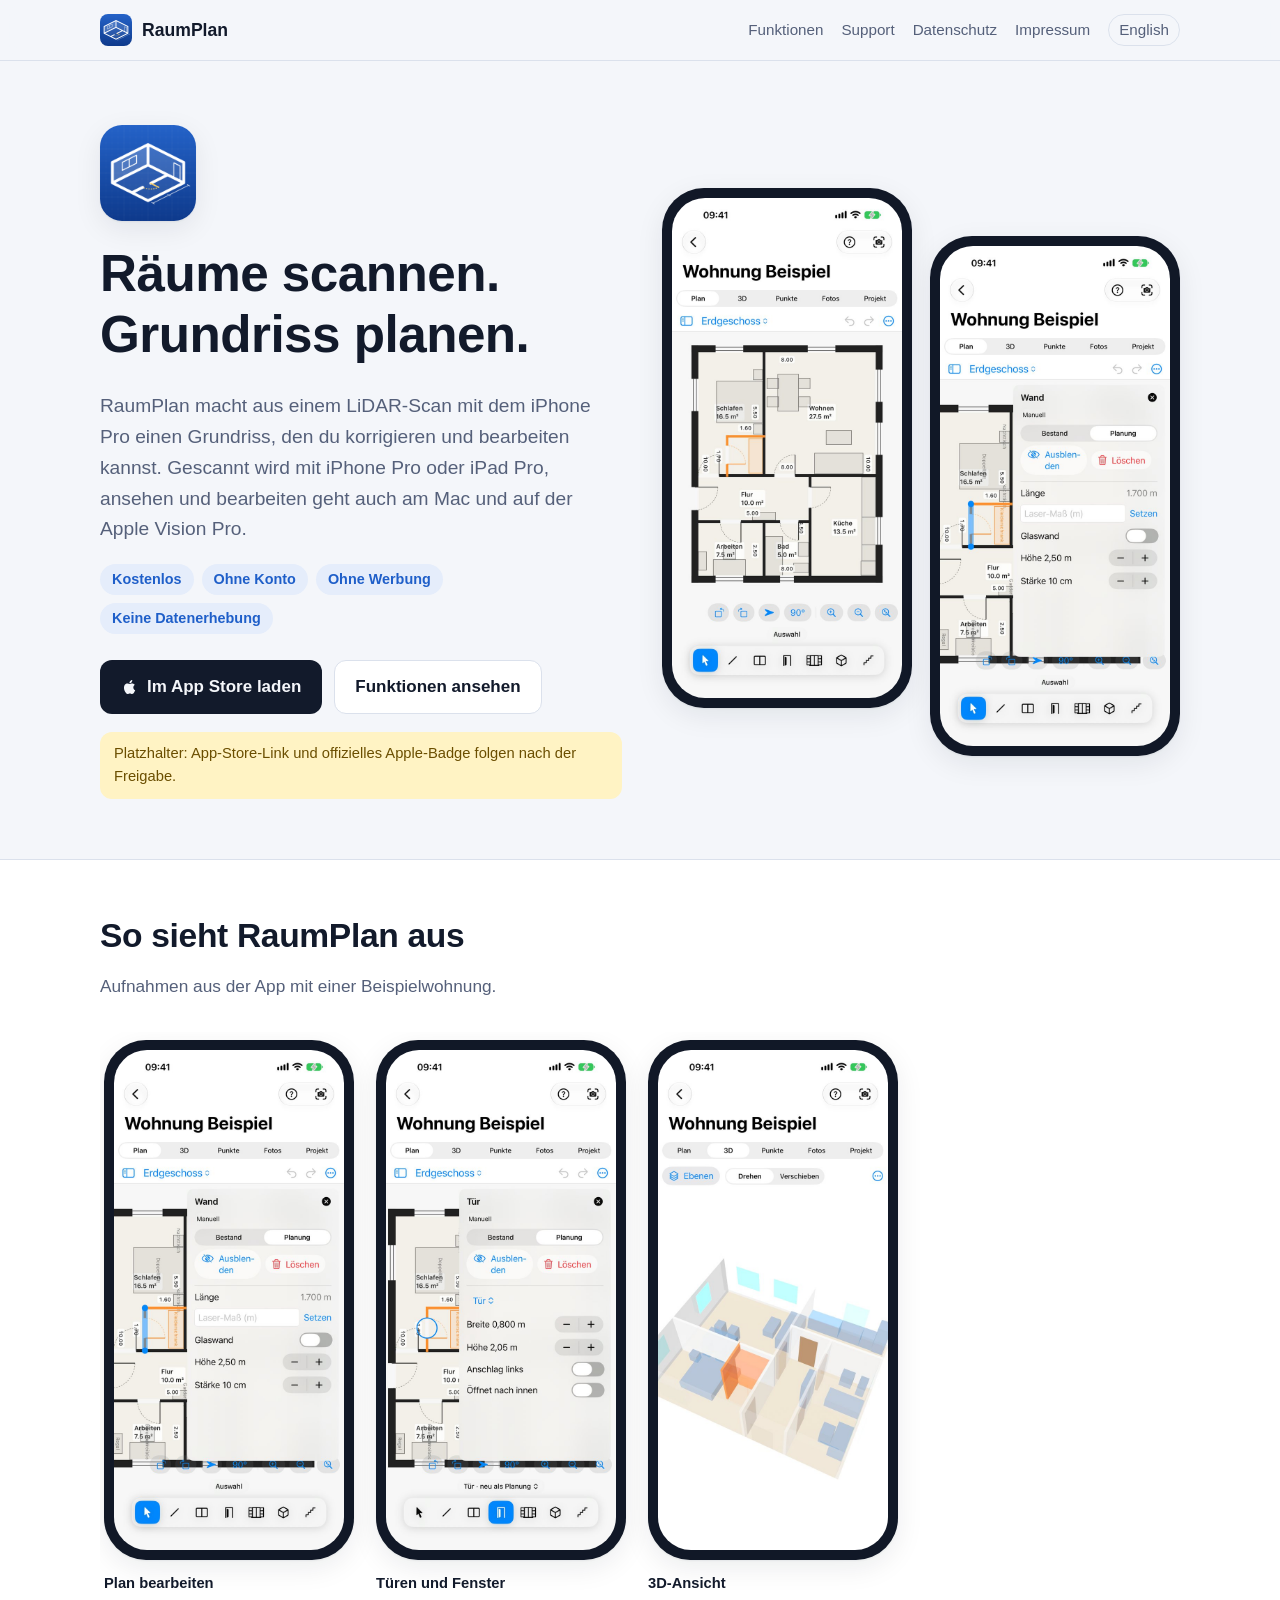
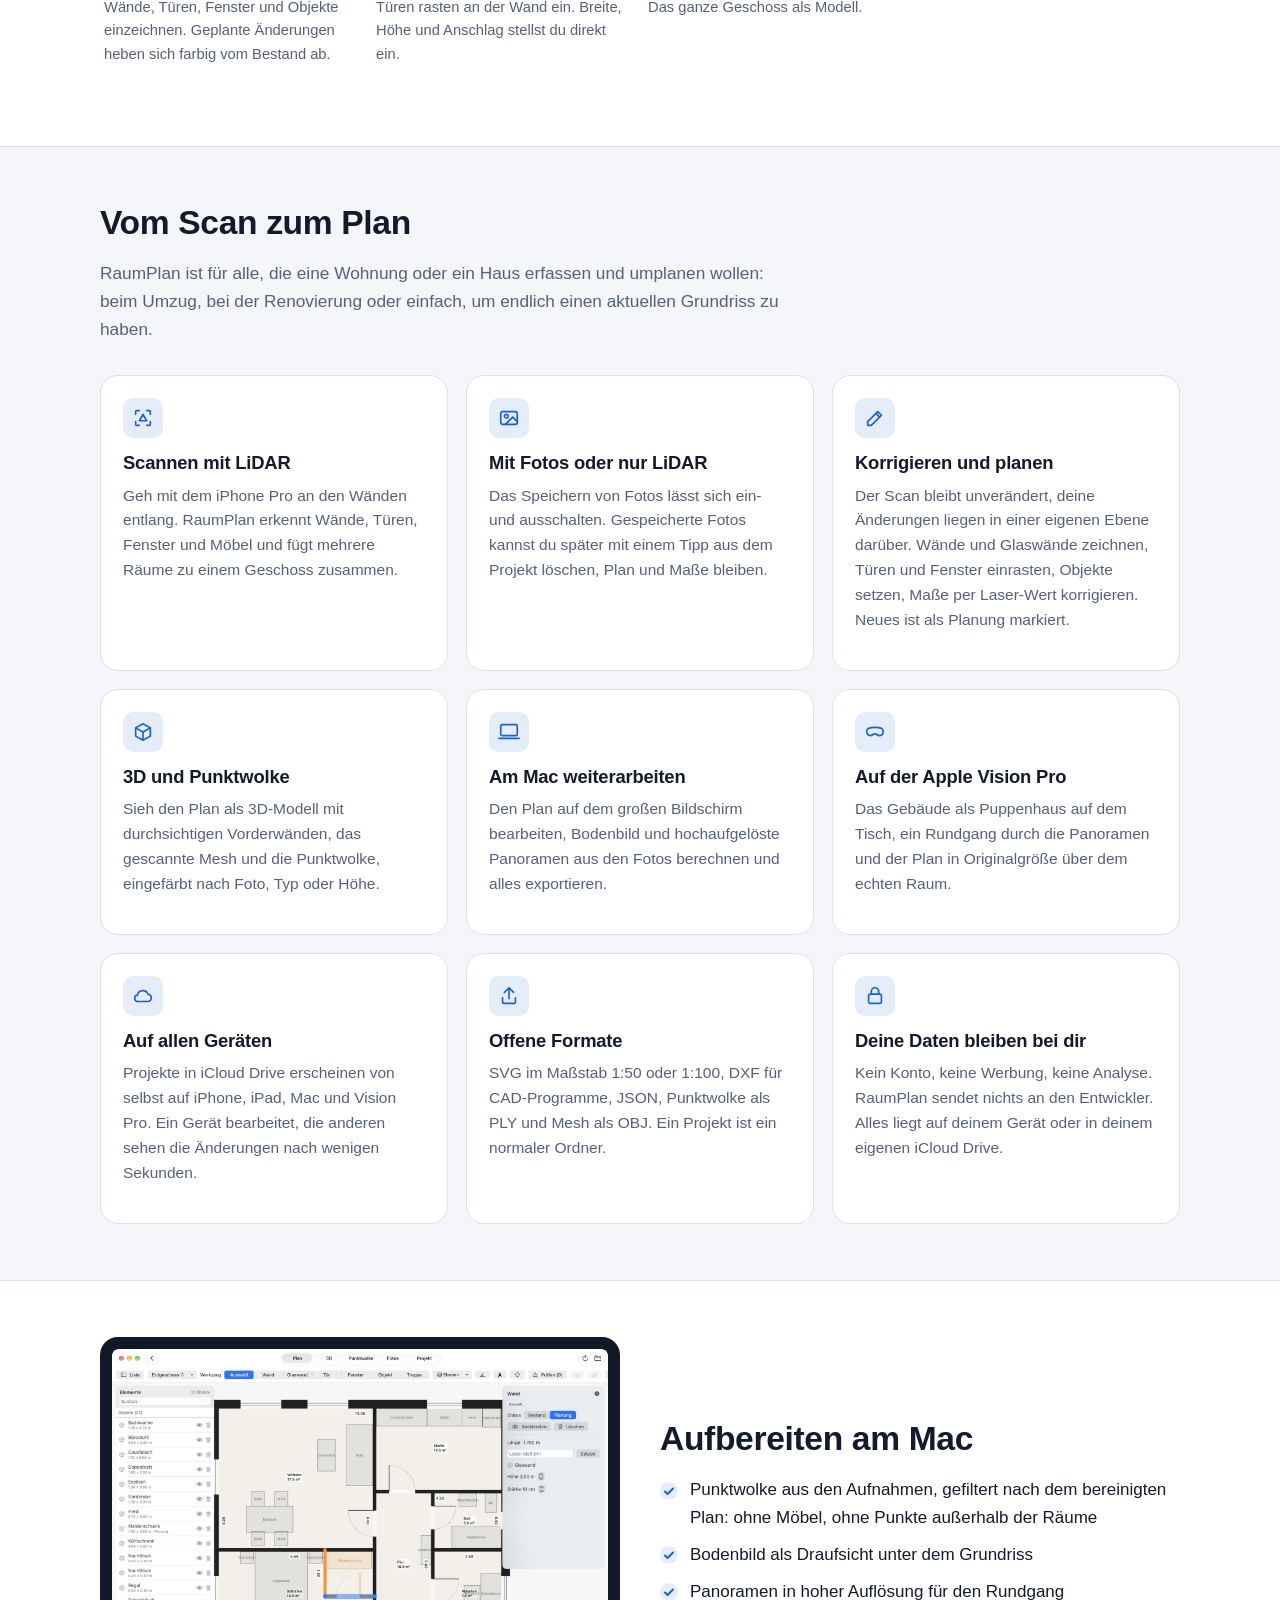
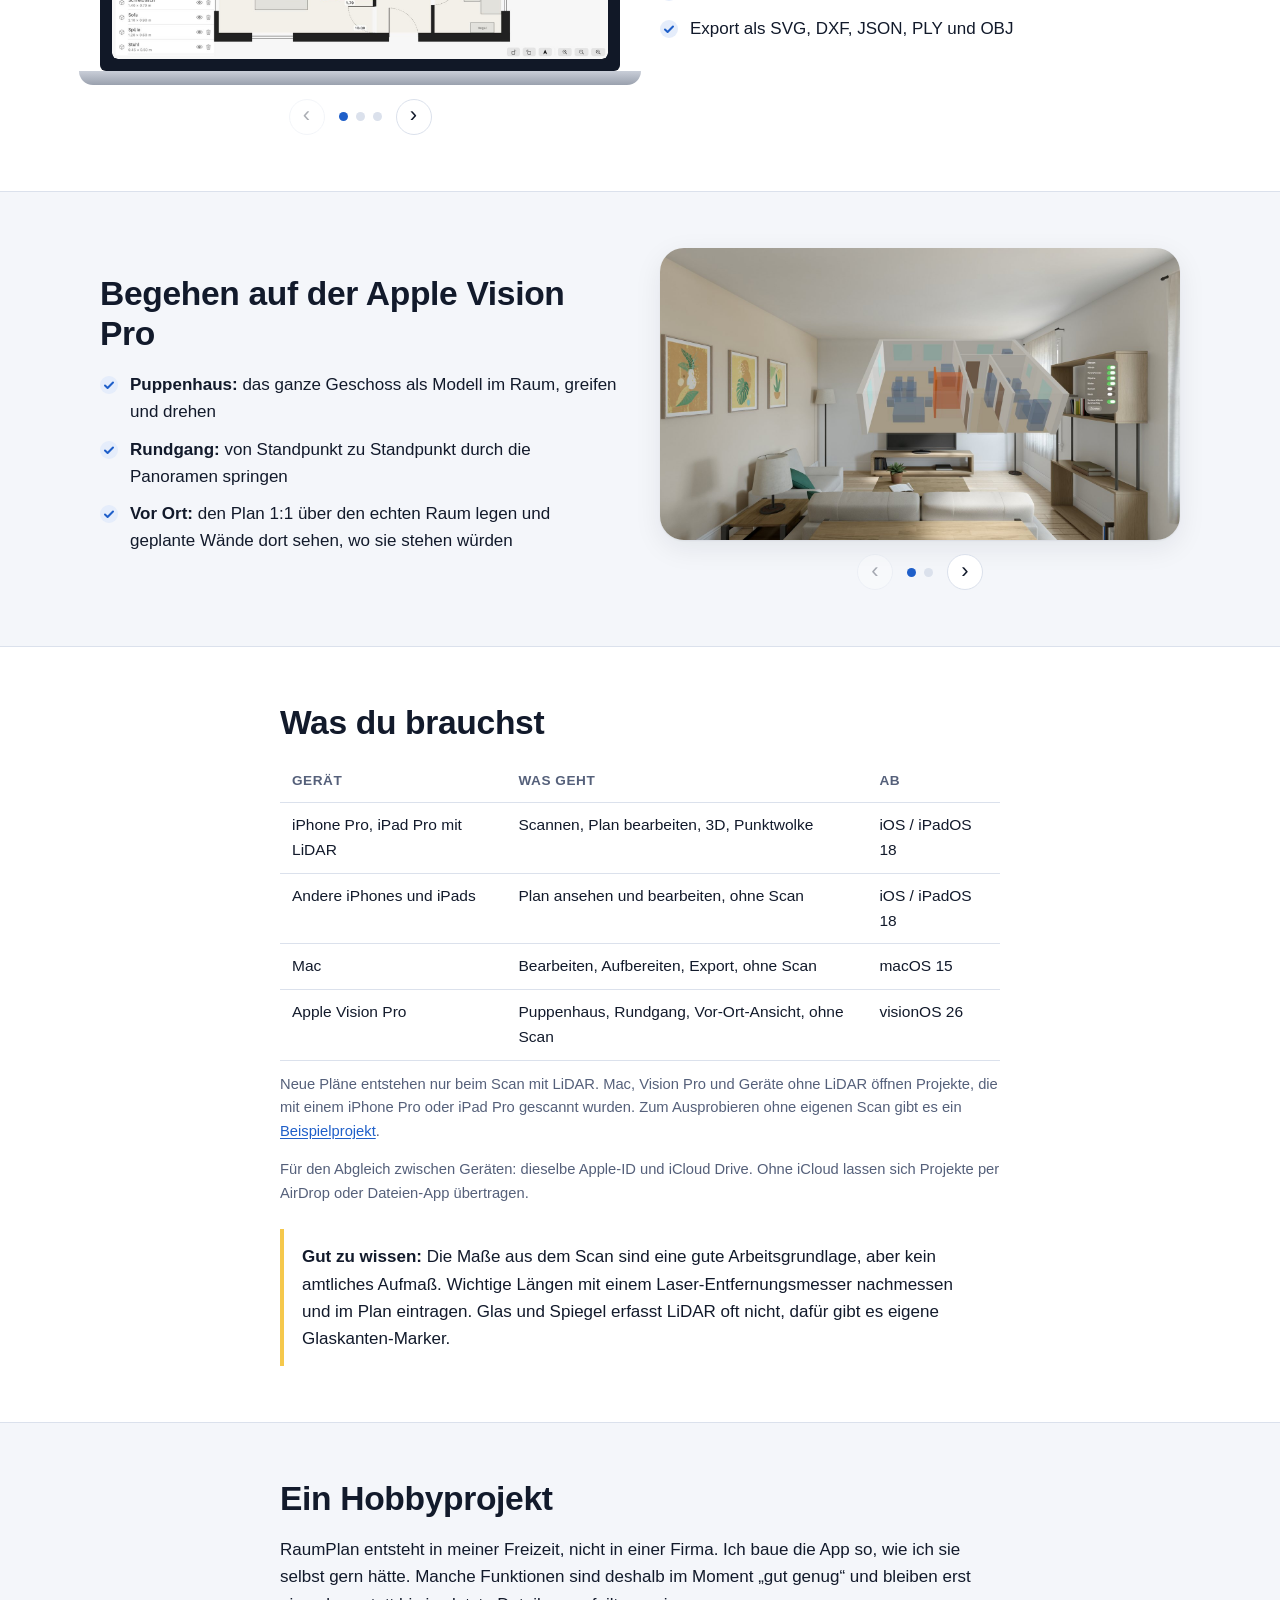
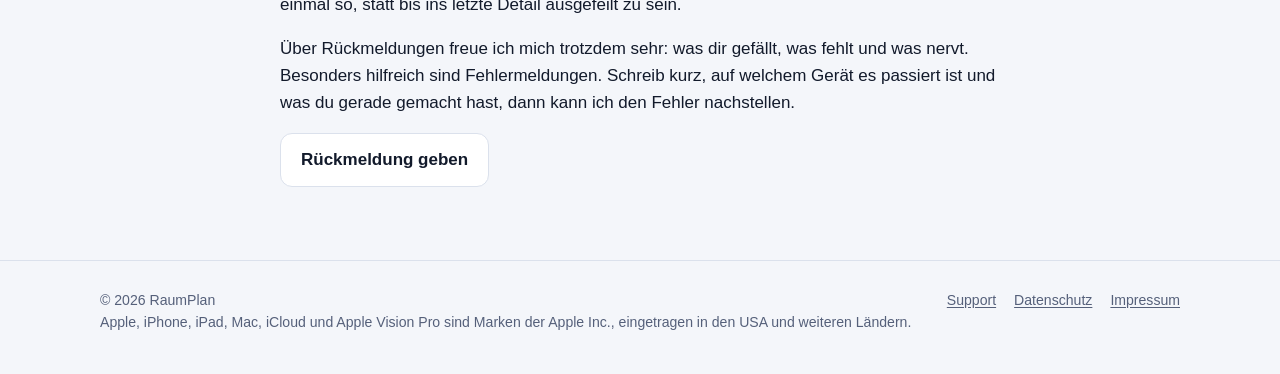
==== commit 11343761: "Beispielprojekt zum Herunterladen, Hinweis zu Geräten ohne LiDAR" ====
--- a/index.html
+++ b/index.html
@@ -32,7 +32,7 @@
   <div>
     <img class="hero-icon" src="assets/icon-512.png" alt="RaumPlan App-Symbol" width="96" height="96">
     <h1>Räume scannen.<br>Grundriss planen.</h1>
-    <p class="lead">RaumPlan macht aus einem LiDAR-Scan mit dem iPhone Pro einen Grundriss, den du korrigieren und bearbeiten kannst. Am iPhone, am Mac und auf der Apple Vision Pro.</p>
+    <p class="lead">RaumPlan macht aus einem LiDAR-Scan mit dem iPhone Pro einen Grundriss, den du korrigieren und bearbeiten kannst. Gescannt wird mit iPhone Pro oder iPad Pro, ansehen und bearbeiten geht auch am Mac und auf der Apple Vision Pro.</p>
     <ul class="pills"><li>Kostenlos</li><li>Ohne Konto</li><li>Ohne Werbung</li><li>Keine Datenerhebung</li></ul>
     <div class="cta"><a class="btn btn-primary" href="[APP-STORE-LINK]" title="Link folgt nach der Freigabe durch Apple"><svg width="18" height="18" viewBox="0 0 24 24" fill="currentColor" aria-hidden="true"><path d="M12 2l3 6H9zM4 20l4-8h8l4 8z" opacity=".0"/><path d="M16.4 12.6c0-2.4 2-3.5 2-3.6-1.1-1.6-2.8-1.8-3.4-1.8-1.4-.1-2.8.9-3.5.9-.7 0-1.8-.8-3-.8-1.5 0-3 .9-3.8 2.3-1.6 2.8-.4 7 1.2 9.3.8 1.1 1.7 2.4 2.9 2.3 1.2 0 1.6-.7 3-.7s1.8.7 3 .7c1.3 0 2.1-1.1 2.8-2.3.9-1.3 1.3-2.6 1.3-2.6s-2.5-1-2.5-3.7zM14.1 5.5c.6-.8 1.1-1.9 1-3-1 0-2.1.7-2.8 1.5-.6.7-1.2 1.8-1 2.9 1 .1 2.1-.6 2.8-1.4z"/></svg>Im App Store laden</a><a class="btn btn-ghost" href="#funktionen">Funktionen ansehen</a></div>
     <p class="ph-note noprint" style="margin-top:18px">Platzhalter: App-Store-Link und offizielles Apple-Badge folgen nach der Freigabe.</p>
@@ -72,10 +72,11 @@
     <tr><th>Gerät</th><th>Was geht</th><th>Ab</th></tr>
     <tr><td>iPhone Pro, iPad Pro mit LiDAR</td><td>Scannen, Plan bearbeiten, 3D, Punktwolke</td><td>iOS / iPadOS 18</td></tr>
     <tr><td>Andere iPhones und iPads</td><td>Plan ansehen und bearbeiten, ohne Scan</td><td>iOS / iPadOS 18</td></tr>
-    <tr><td>Mac</td><td>Bearbeiten, Aufbereiten, Export</td><td>macOS 15</td></tr>
-    <tr><td>Apple Vision Pro</td><td>Puppenhaus, Rundgang, Vor-Ort-Ansicht</td><td>visionOS 26</td></tr>
+    <tr><td>Mac</td><td>Bearbeiten, Aufbereiten, Export, ohne Scan</td><td>macOS 15</td></tr>
+    <tr><td>Apple Vision Pro</td><td>Puppenhaus, Rundgang, Vor-Ort-Ansicht, ohne Scan</td><td>visionOS 26</td></tr>
   </table>
-  <p class="meta" style="margin-top:12px">Für den Abgleich zwischen Geräten: dieselbe Apple-ID und iCloud Drive. Ohne iCloud lassen sich Projekte per AirDrop oder Dateien-App übertragen.</p>
+  <p class="meta" style="margin-top:12px">Neue Pläne entstehen nur beim Scan mit LiDAR. Mac, Vision Pro und Geräte ohne LiDAR öffnen Projekte, die mit einem iPhone Pro oder iPad Pro gescannt wurden. Zum Ausprobieren ohne eigenen Scan gibt es ein <a href="support.html#beispielprojekt">Beispielprojekt</a>.</p>
+  <p class="meta">Für den Abgleich zwischen Geräten: dieselbe Apple-ID und iCloud Drive. Ohne iCloud lassen sich Projekte per AirDrop oder Dateien-App übertragen.</p>
   <div class="callout" style="margin-top:24px"><strong>Gut zu wissen:</strong> Die Maße aus dem Scan sind eine gute Arbeitsgrundlage, aber kein amtliches Aufmaß. Wichtige Längen mit einem Laser-Entfernungsmesser nachmessen und im Plan eintragen. Glas und Spiegel erfasst LiDAR oft nicht, dafür gibt es eigene Glaskanten-Marker.</div>
 </div></section>
 <section><div class="wrap narrow">
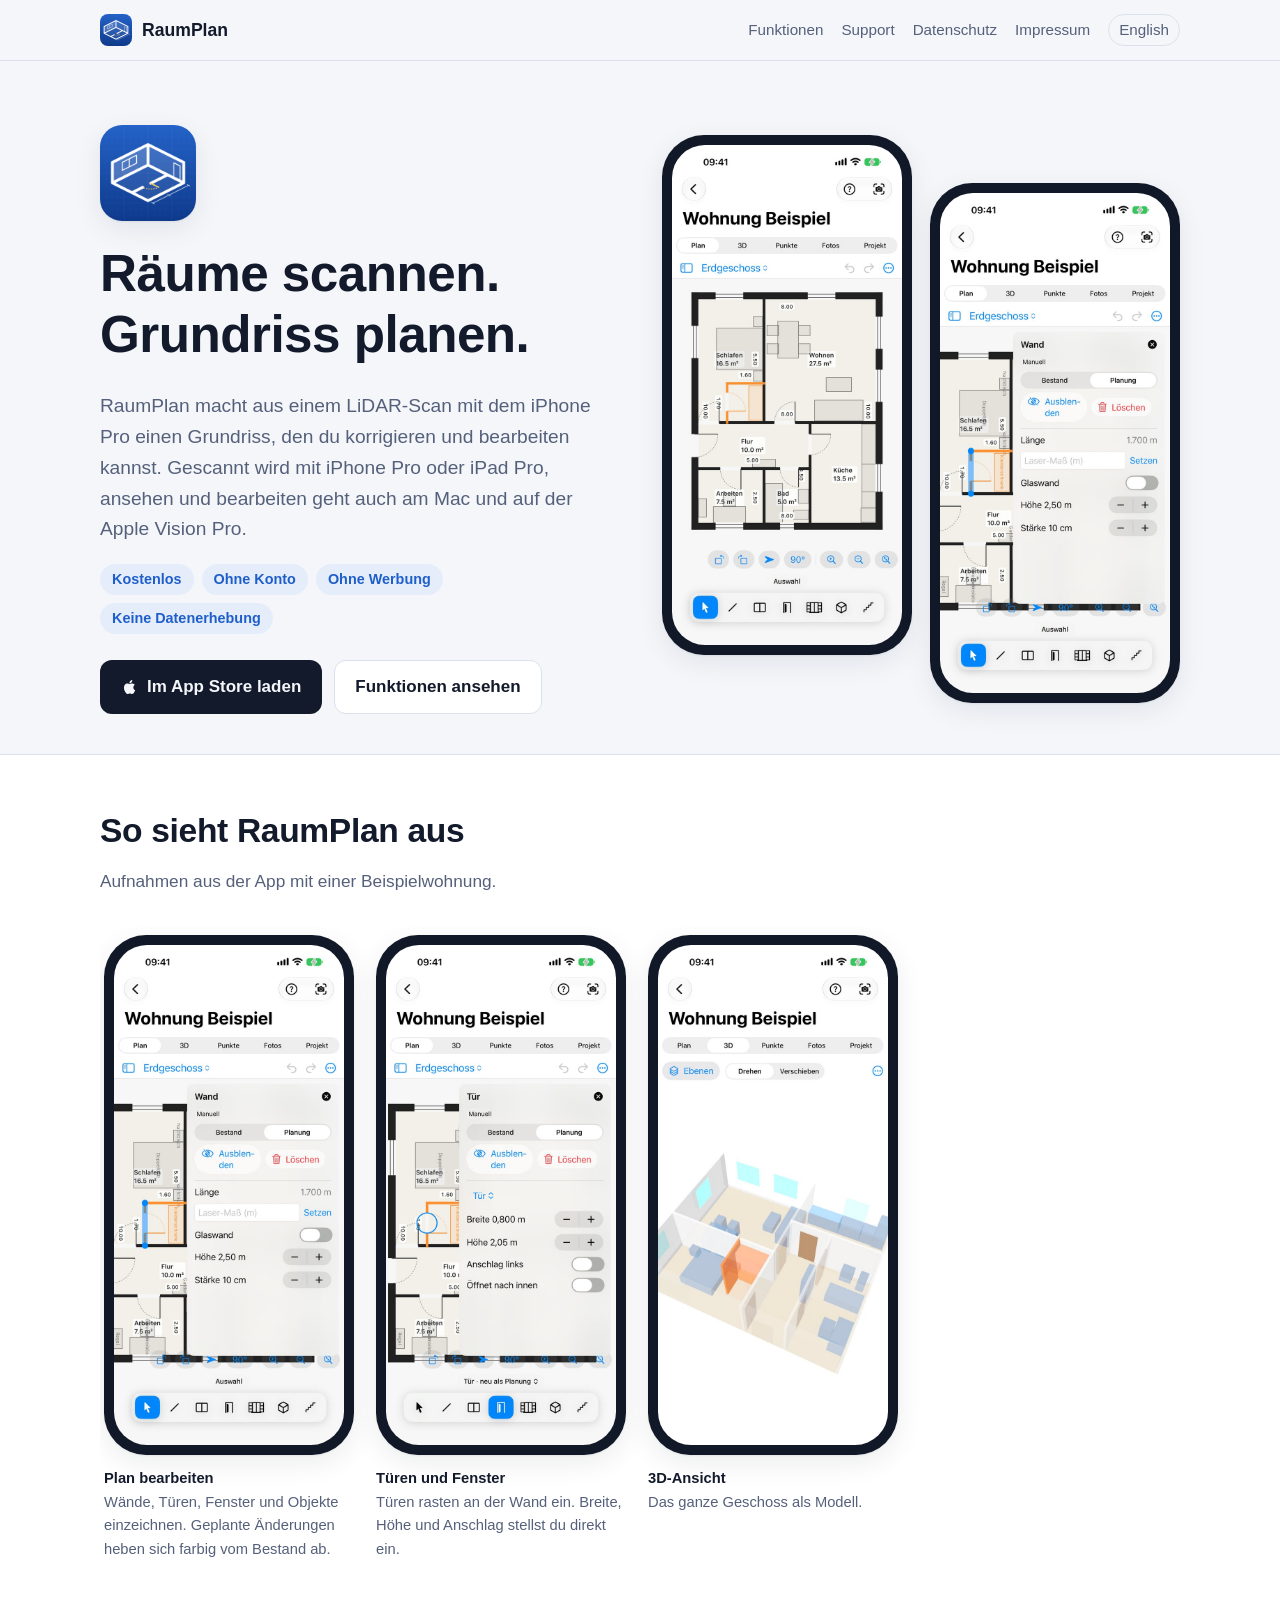
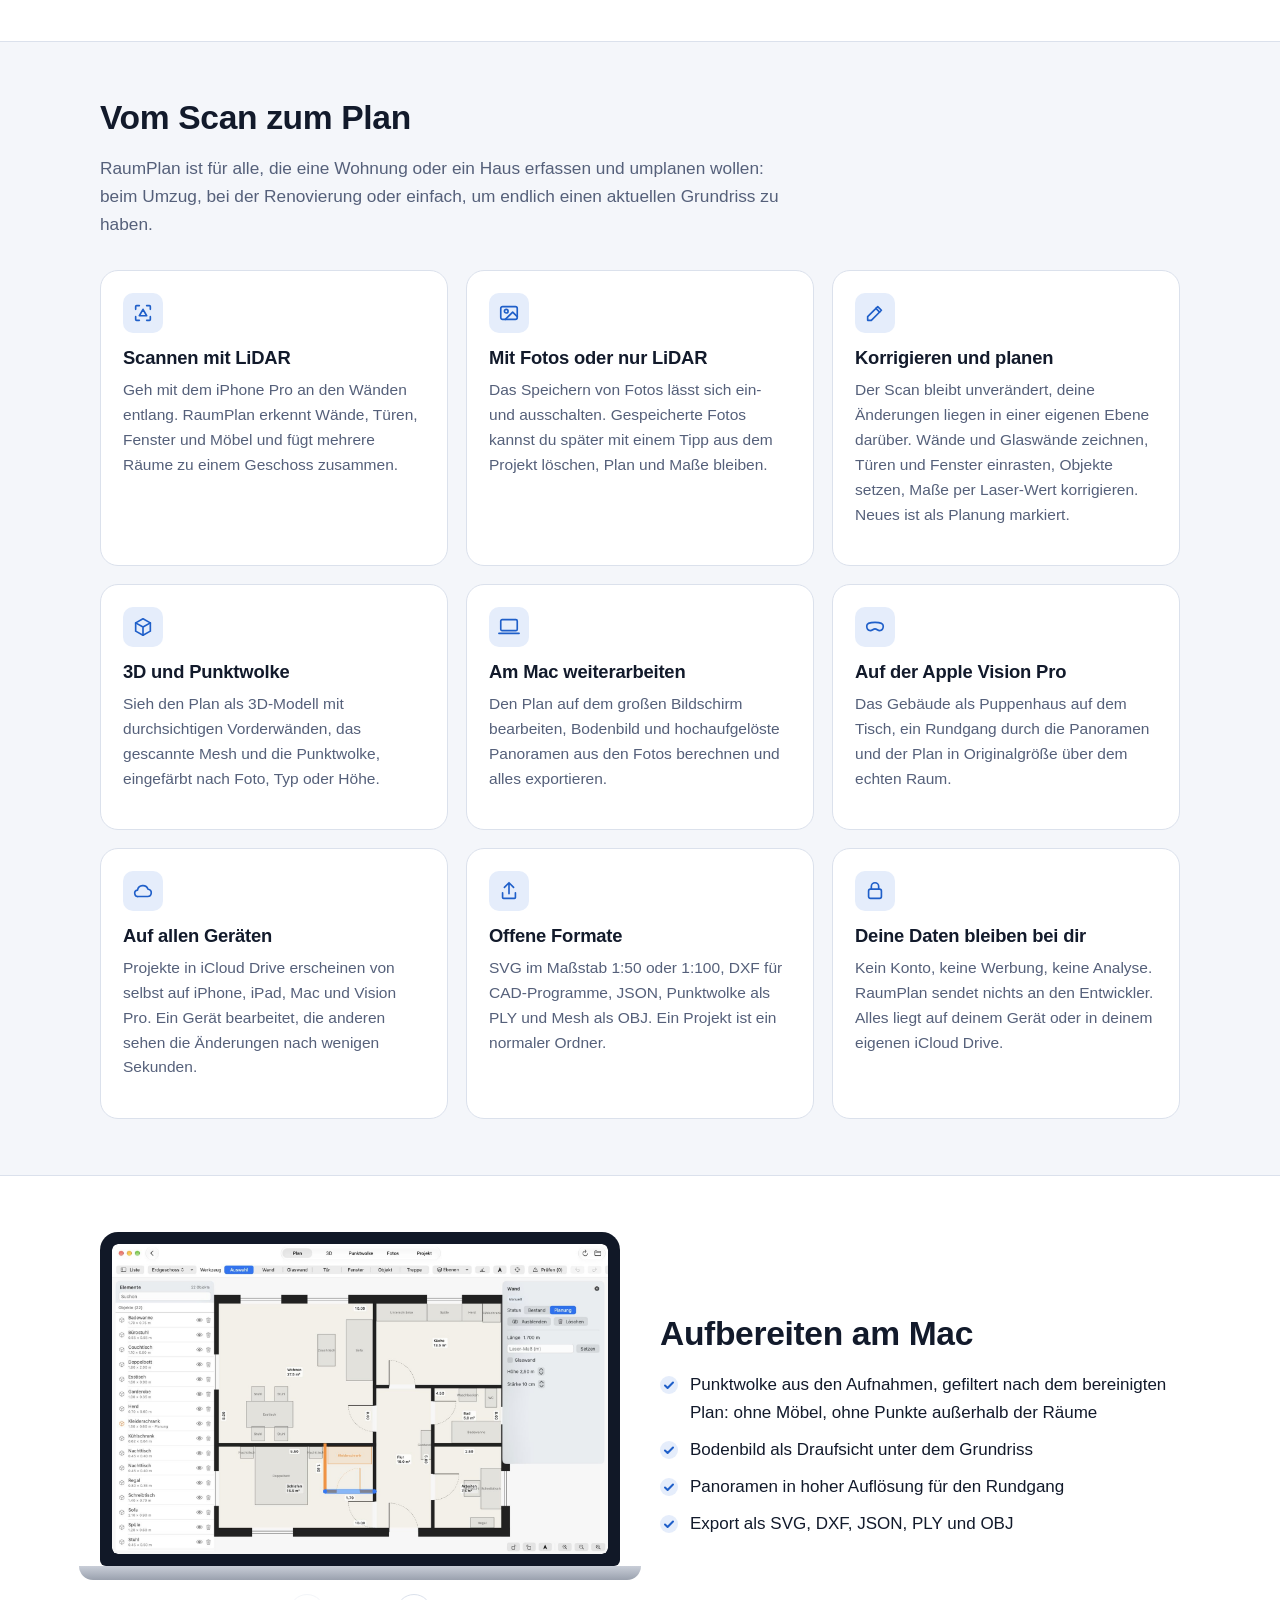
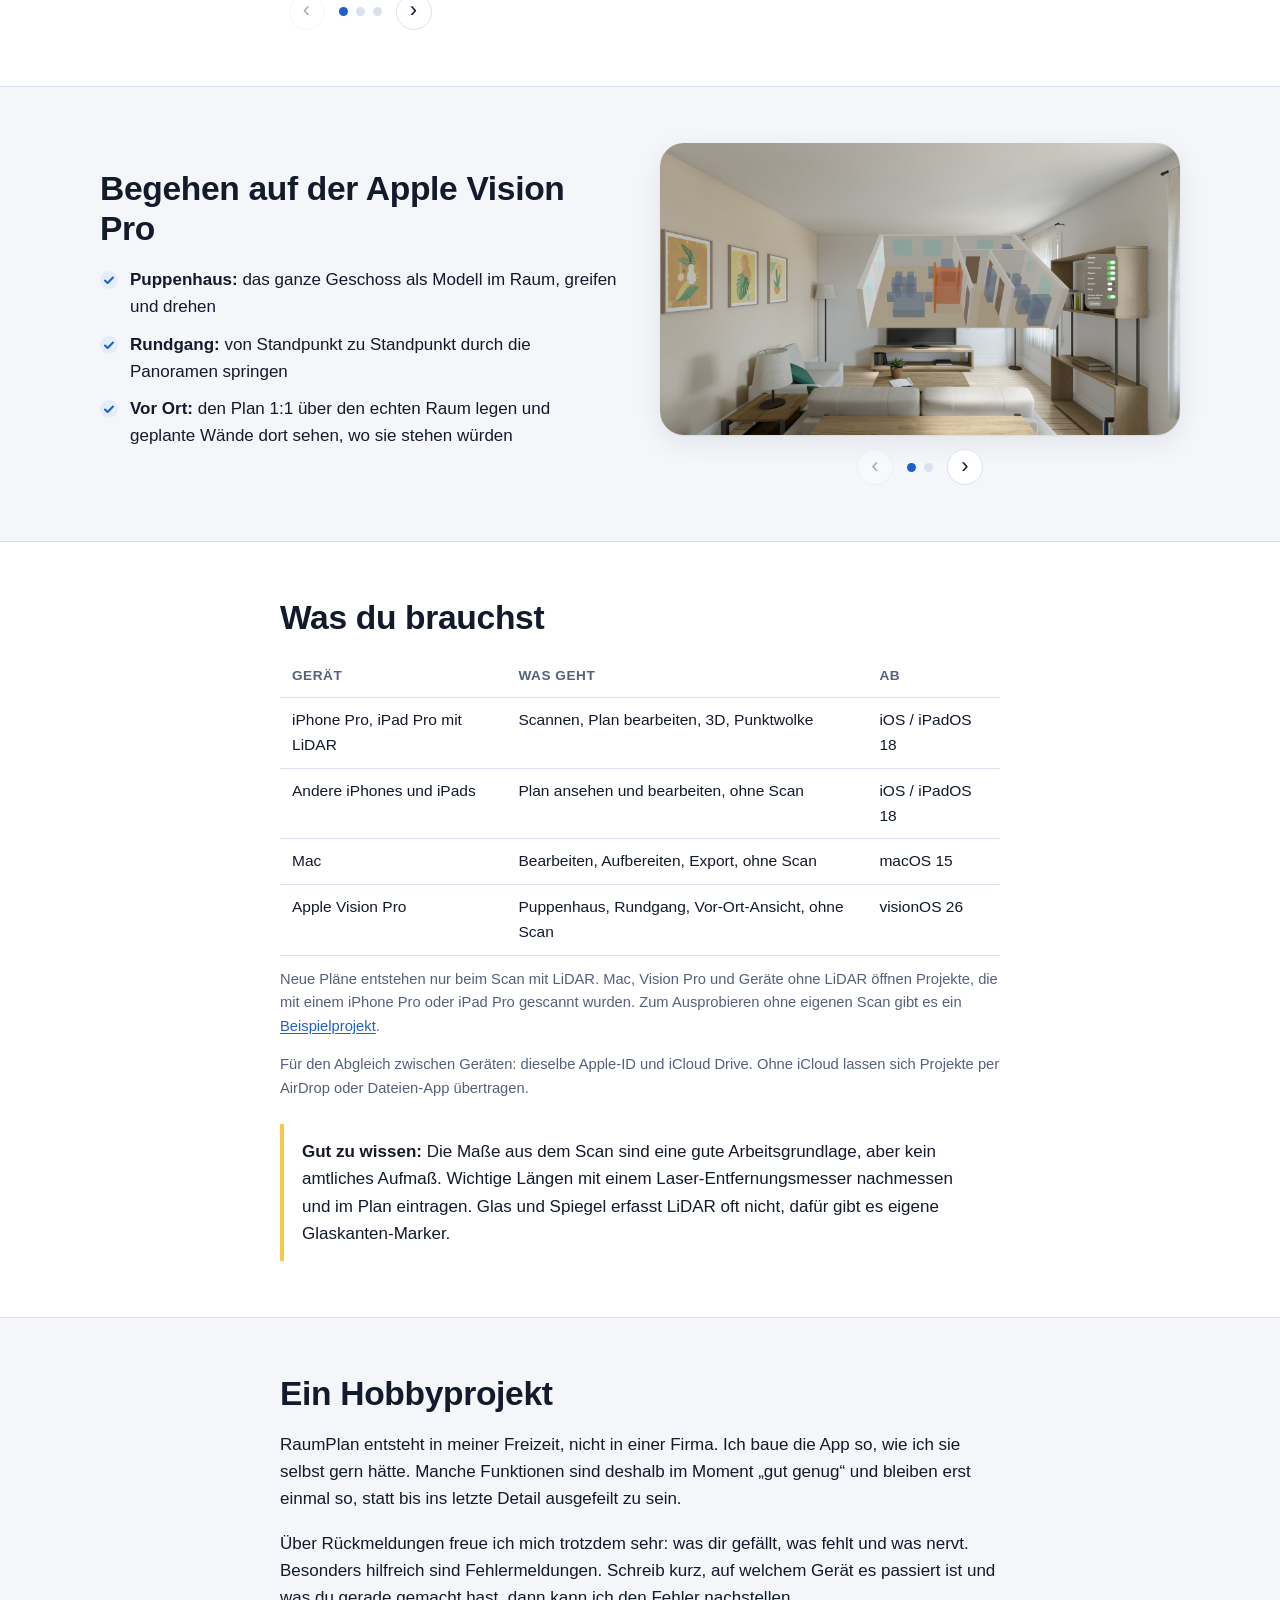
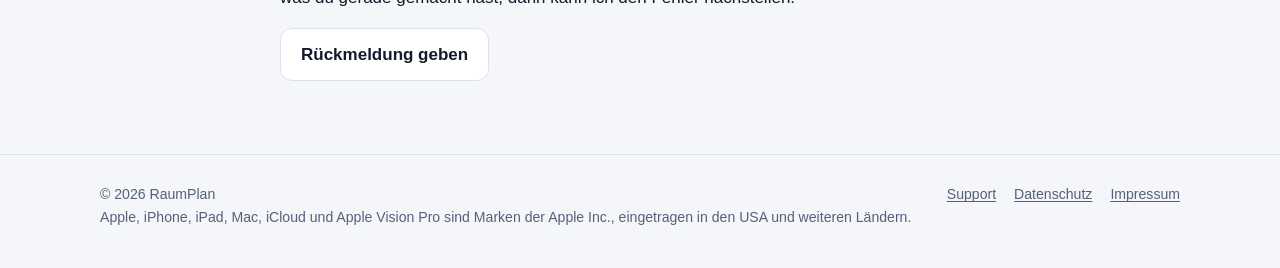
==== commit cd718820: "App-Store-Link eintragen, Smart-App-Banner einschalten" ====
--- a/index.html
+++ b/index.html
@@ -9,9 +9,7 @@
 <link rel="icon" href="assets/favicon.png" type="image/png">
 <link rel="apple-touch-icon" href="assets/apple-touch-icon.png">
 <link rel="alternate" hreflang="en" href="en/index.html">
-<!-- Nach Veröffentlichung im App Store: Smart-App-Banner einschalten (App-ID eintragen)
-<meta name="apple-itunes-app" content="app-id=[APP-ID]">
--->
+<meta name="apple-itunes-app" content="app-id=6837765319">
 </head>
 <body>
 <header class="site-header">
@@ -34,8 +32,7 @@
     <h1>Räume scannen.<br>Grundriss planen.</h1>
     <p class="lead">RaumPlan macht aus einem LiDAR-Scan mit dem iPhone Pro einen Grundriss, den du korrigieren und bearbeiten kannst. Gescannt wird mit iPhone Pro oder iPad Pro, ansehen und bearbeiten geht auch am Mac und auf der Apple Vision Pro.</p>
     <ul class="pills"><li>Kostenlos</li><li>Ohne Konto</li><li>Ohne Werbung</li><li>Keine Datenerhebung</li></ul>
-    <div class="cta"><a class="btn btn-primary" href="[APP-STORE-LINK]" title="Link folgt nach der Freigabe durch Apple"><svg width="18" height="18" viewBox="0 0 24 24" fill="currentColor" aria-hidden="true"><path d="M12 2l3 6H9zM4 20l4-8h8l4 8z" opacity=".0"/><path d="M16.4 12.6c0-2.4 2-3.5 2-3.6-1.1-1.6-2.8-1.8-3.4-1.8-1.4-.1-2.8.9-3.5.9-.7 0-1.8-.8-3-.8-1.5 0-3 .9-3.8 2.3-1.6 2.8-.4 7 1.2 9.3.8 1.1 1.7 2.4 2.9 2.3 1.2 0 1.6-.7 3-.7s1.8.7 3 .7c1.3 0 2.1-1.1 2.8-2.3.9-1.3 1.3-2.6 1.3-2.6s-2.5-1-2.5-3.7zM14.1 5.5c.6-.8 1.1-1.9 1-3-1 0-2.1.7-2.8 1.5-.6.7-1.2 1.8-1 2.9 1 .1 2.1-.6 2.8-1.4z"/></svg>Im App Store laden</a><a class="btn btn-ghost" href="#funktionen">Funktionen ansehen</a></div>
-    <p class="ph-note noprint" style="margin-top:18px">Platzhalter: App-Store-Link und offizielles Apple-Badge folgen nach der Freigabe.</p>
+    <div class="cta"><a class="btn btn-primary" href="https://apps.apple.com/de/app/raumplan-scan-grundriss/id6837765319"><svg width="18" height="18" viewBox="0 0 24 24" fill="currentColor" aria-hidden="true"><path d="M12 2l3 6H9zM4 20l4-8h8l4 8z" opacity=".0"/><path d="M16.4 12.6c0-2.4 2-3.5 2-3.6-1.1-1.6-2.8-1.8-3.4-1.8-1.4-.1-2.8.9-3.5.9-.7 0-1.8-.8-3-.8-1.5 0-3 .9-3.8 2.3-1.6 2.8-.4 7 1.2 9.3.8 1.1 1.7 2.4 2.9 2.3 1.2 0 1.6-.7 3-.7s1.8.7 3 .7c1.3 0 2.1-1.1 2.8-2.3.9-1.3 1.3-2.6 1.3-2.6s-2.5-1-2.5-3.7zM14.1 5.5c.6-.8 1.1-1.9 1-3-1 0-2.1.7-2.8 1.5-.6.7-1.2 1.8-1 2.9 1 .1 2.1-.6 2.8-1.4z"/></svg>Im App Store laden</a><a class="btn btn-ghost" href="#funktionen">Funktionen ansehen</a></div>
   </div>
   <div class="hero-shots"><div class="device"><img src="assets/shots/de/iphone-plan.jpg" alt="Plan-Editor mit Grundriss der Beispielwohnung" width="660" height="1434"></div><div class="device"><img src="assets/shots/de/iphone-wand.jpg" alt="Ausgewählte geplante Wand mit Eigenschaften" width="660" height="1434"></div></div>
 </div></section>
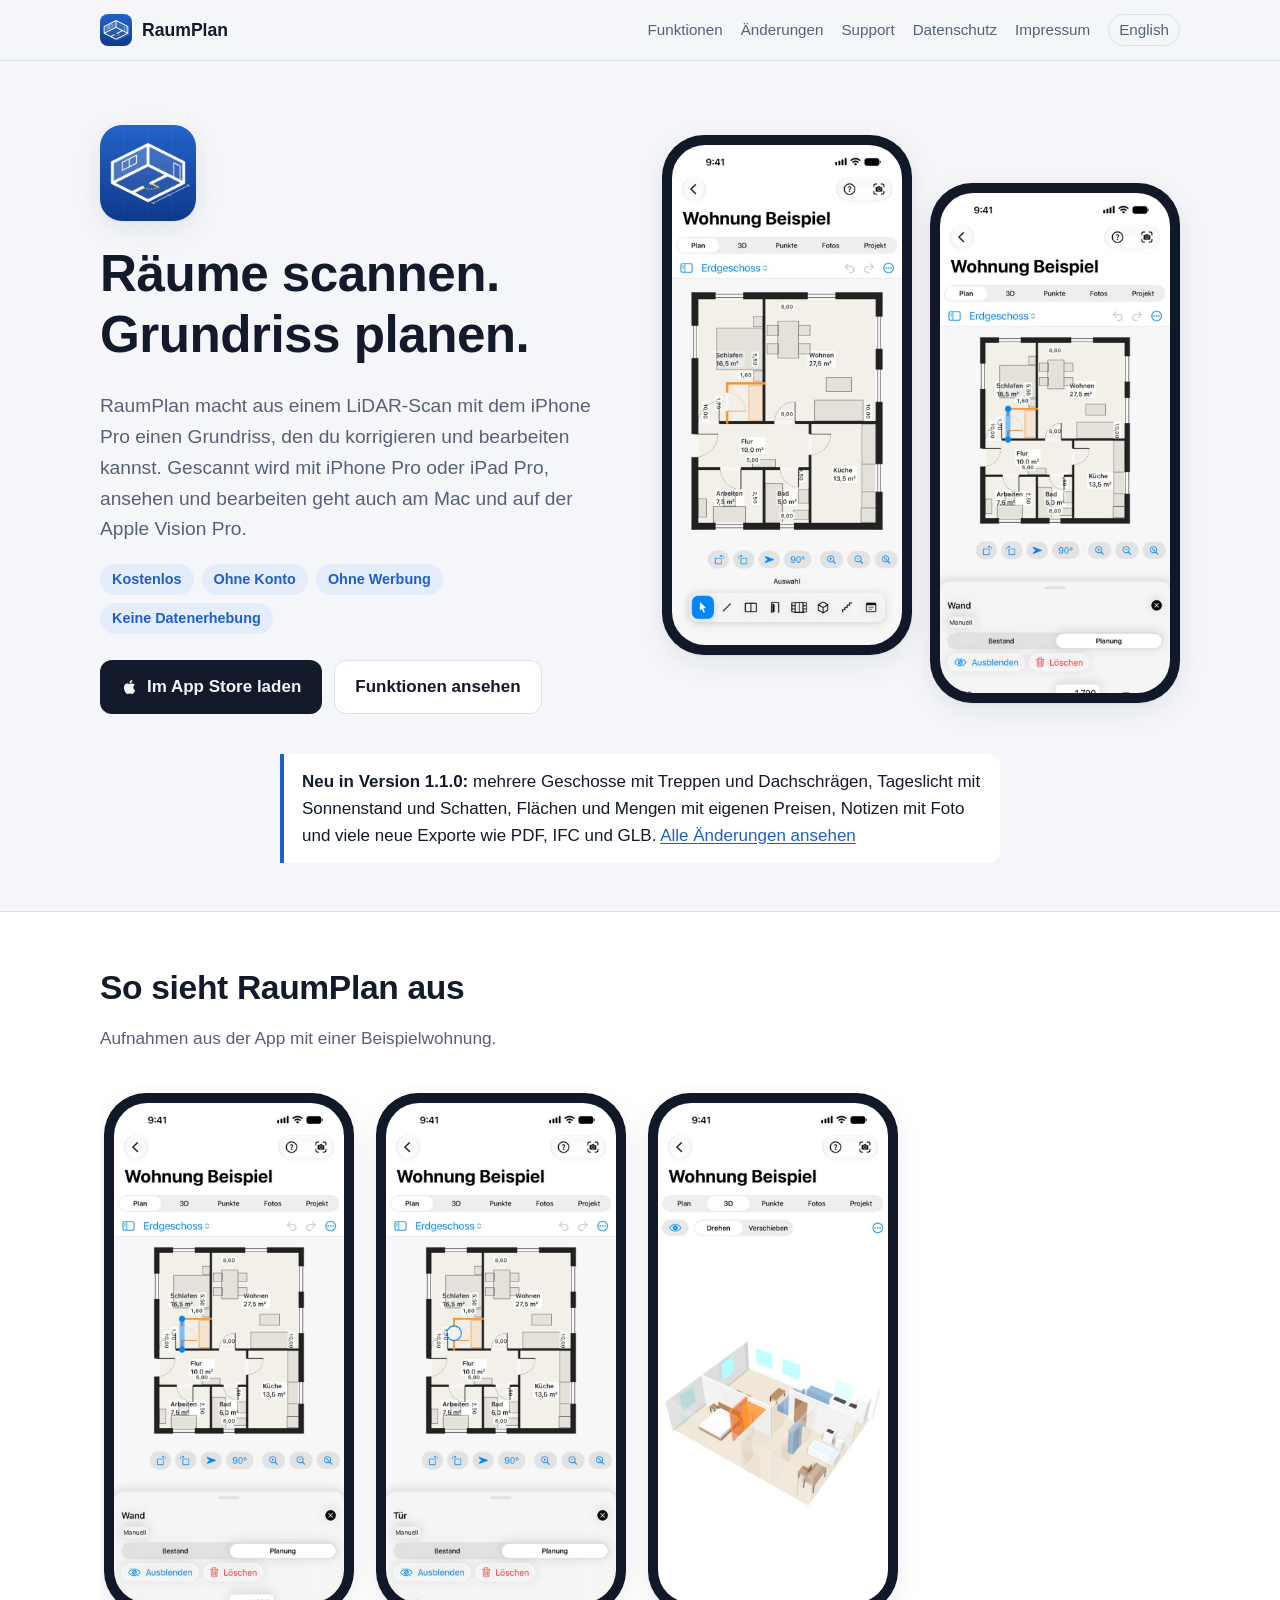
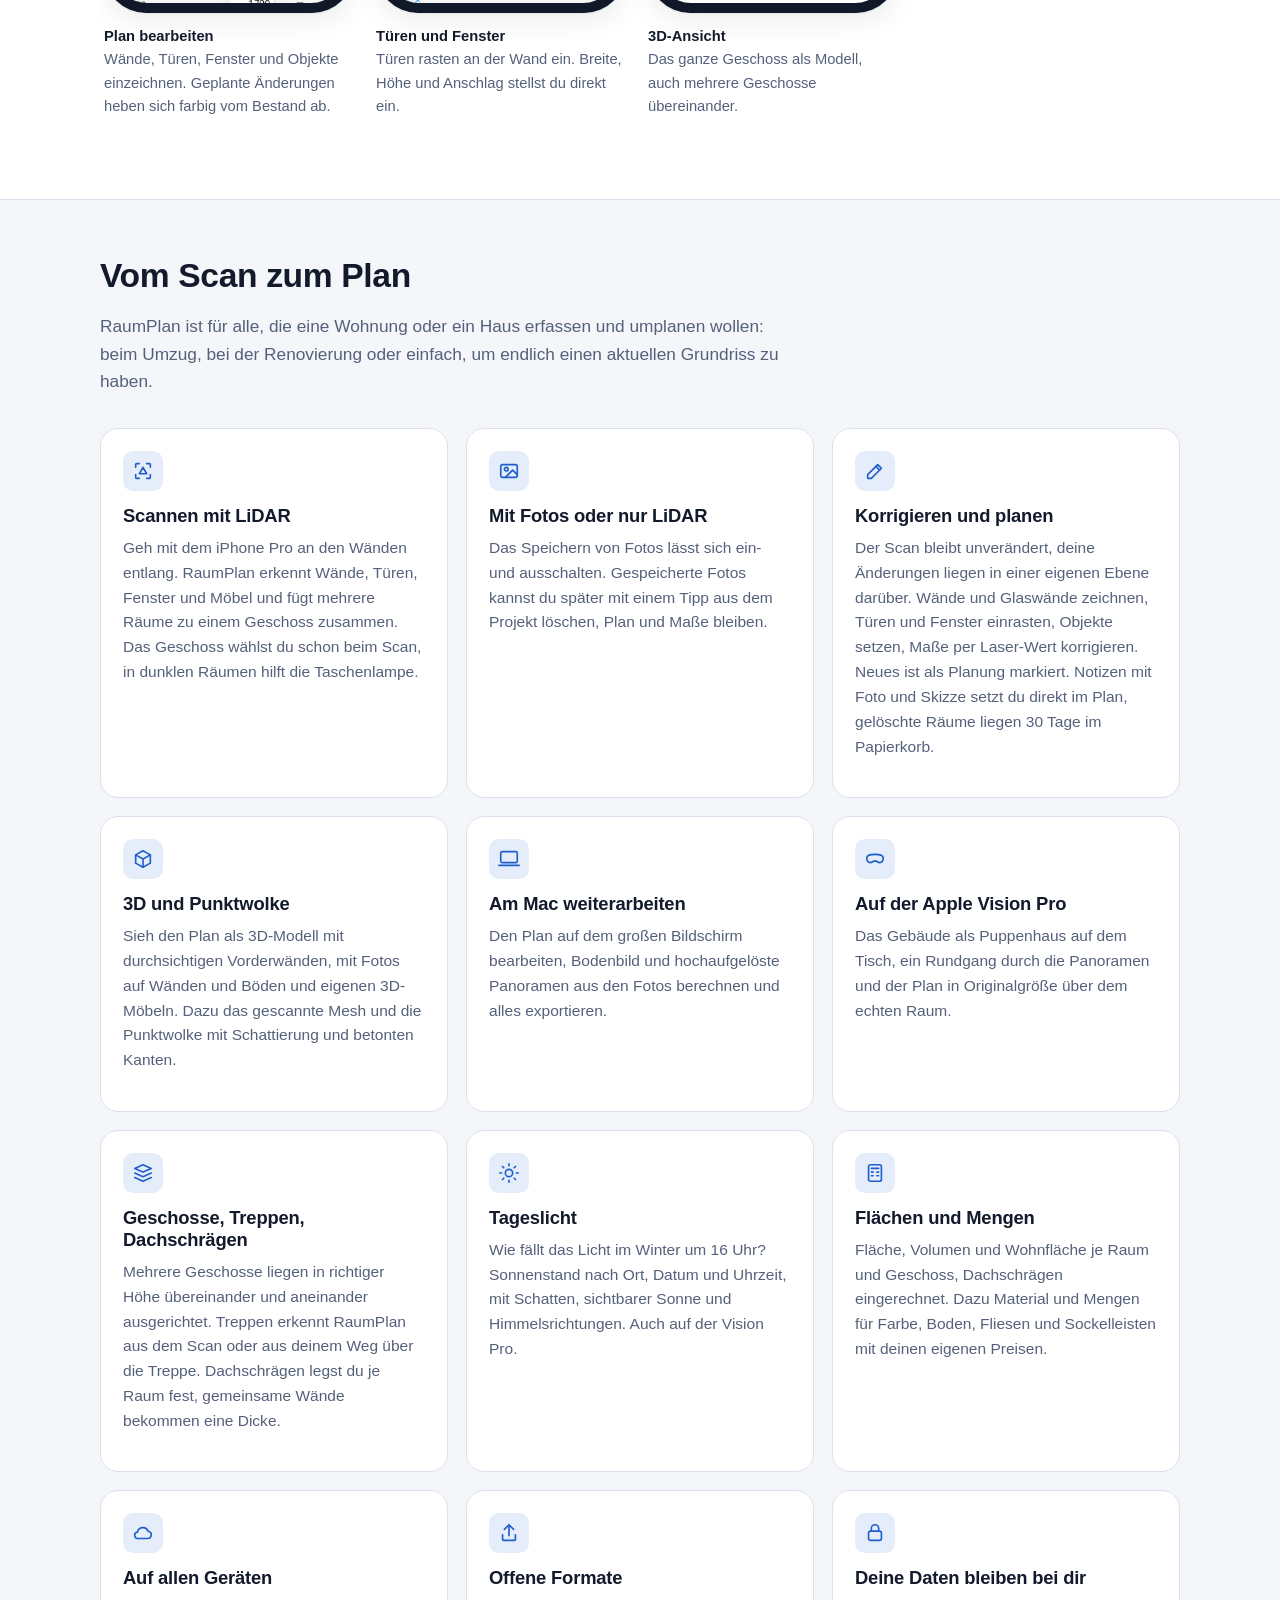
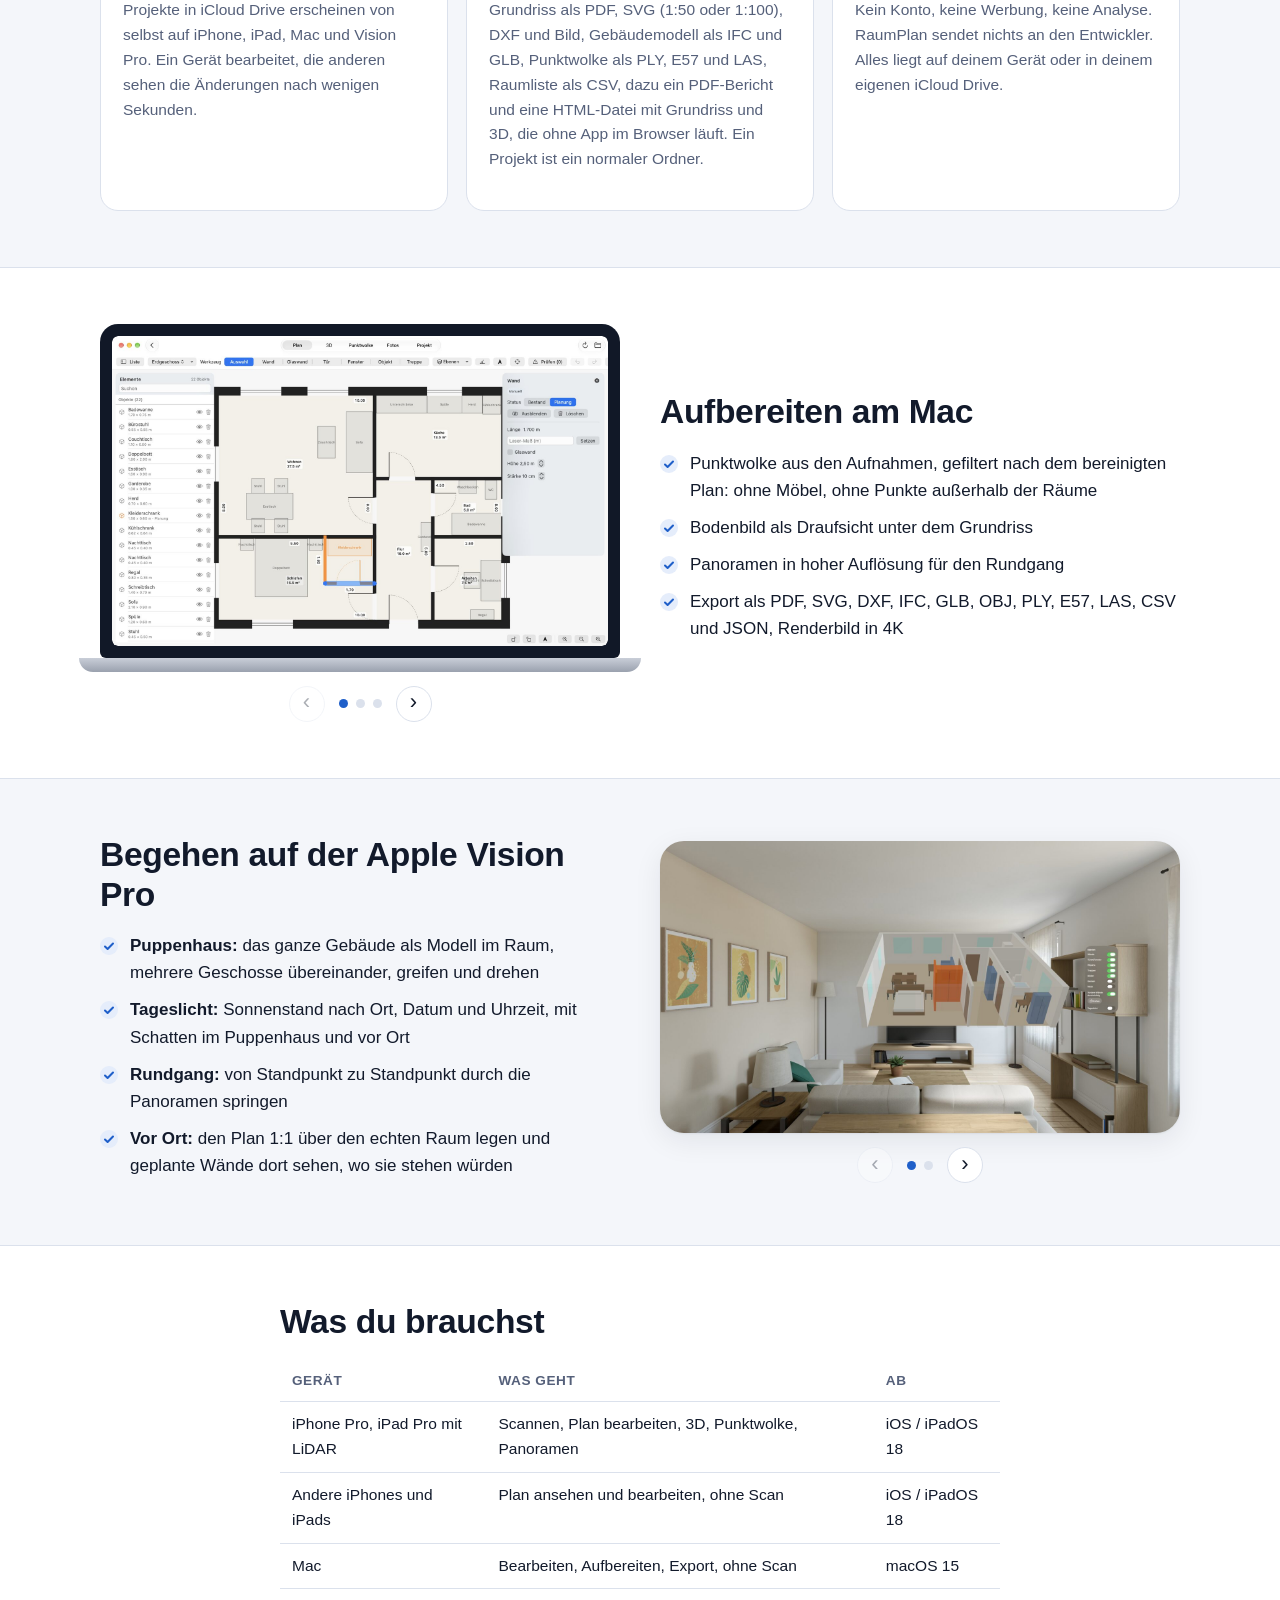
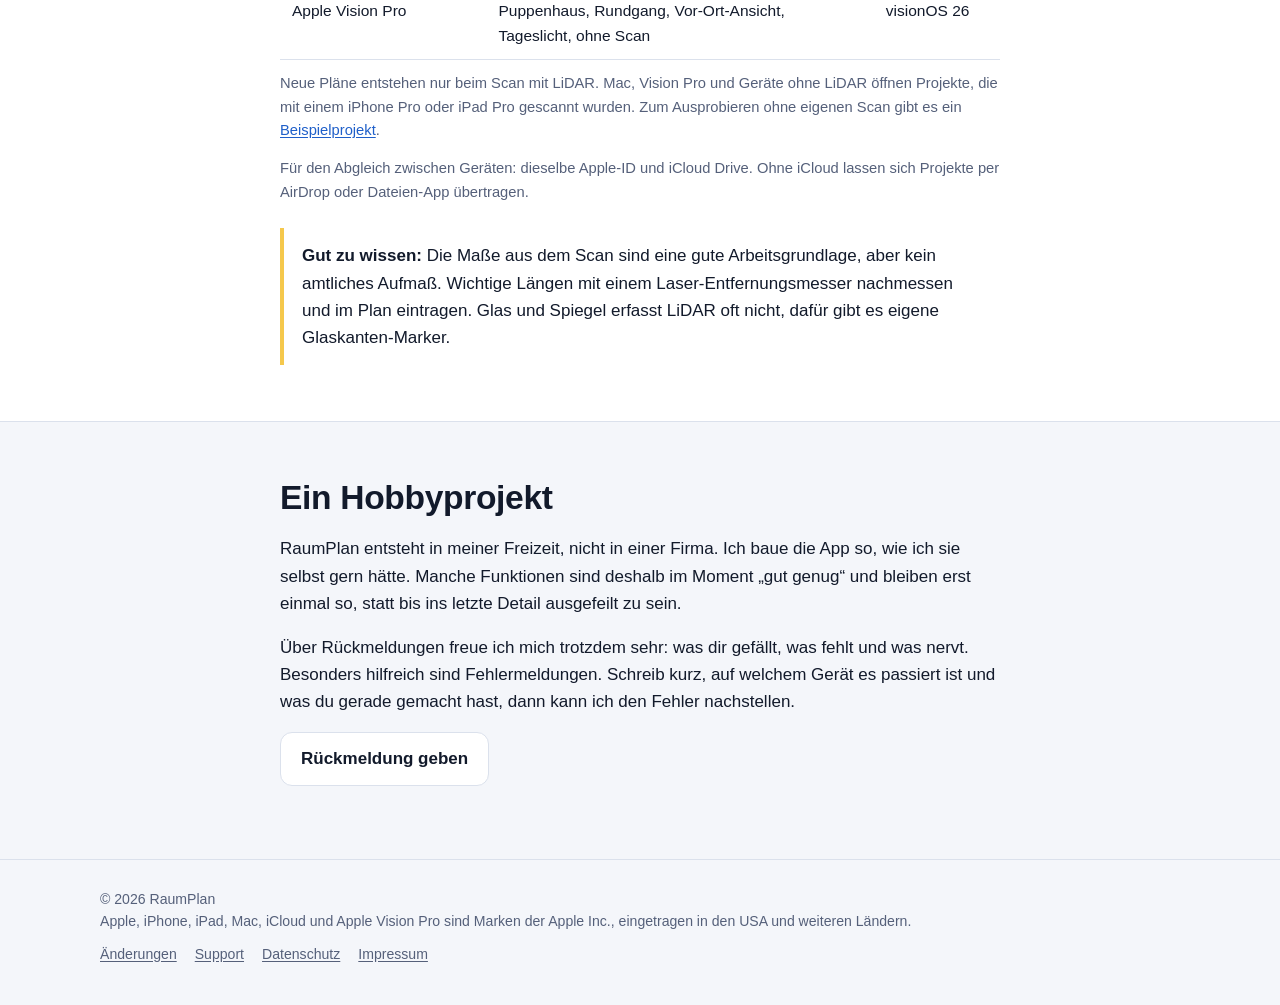
==== commit f6f22a38: "Webseite für Version 1.1.0: neue Funktionen, Änderungen-Seite, neue Screenshots - Startseite DE/EN: " ====
--- a/index.html
+++ b/index.html
@@ -17,6 +17,7 @@
     <a class="brand" href="index.html"><img src="assets/icon-512.png" alt="" width="32" height="32">RaumPlan</a>
     <nav class="nav" aria-label="Hauptmenü">
       <a href="index.html#funktionen">Funktionen</a>
+      <a href="aenderungen.html">Änderungen</a>
       <a href="support.html">Support</a>
       <a href="datenschutz.html">Datenschutz</a>
       <a href="impressum.html">Impressum</a>
@@ -36,14 +37,15 @@
   </div>
   <div class="hero-shots"><div class="device"><img src="assets/shots/de/iphone-plan.jpg" alt="Plan-Editor mit Grundriss der Beispielwohnung" width="660" height="1434"></div><div class="device"><img src="assets/shots/de/iphone-wand.jpg" alt="Ausgewählte geplante Wand mit Eigenschaften" width="660" height="1434"></div></div>
 </div></section>
+<section class="news"><div class="wrap narrow"><div class="callout new"><strong>Neu in Version 1.1.0:</strong> mehrere Geschosse mit Treppen und Dachschrägen, Tageslicht mit Sonnenstand und Schatten, Flächen und Mengen mit eigenen Preisen, Notizen mit Foto und viele neue Exporte wie PDF, IFC und GLB. <a href="aenderungen.html">Alle Änderungen ansehen</a></div></div></section>
 <section class="alt"><div class="wrap">
   <div class="section-head"><h2>So sieht RaumPlan aus</h2><p>Aufnahmen aus der App mit einer Beispielwohnung. </p></div>
   <div class="gallery">
     <figure><div class="device"><img src="assets/shots/de/iphone-wand.jpg" alt="Ausgewählte geplante Wand mit Eigenschaften" width="660" height="1434"></div><figcaption><strong>Plan bearbeiten</strong>Wände, Türen, Fenster und Objekte einzeichnen. Geplante Änderungen heben sich farbig vom Bestand ab.</figcaption></figure>
     <figure><div class="device"><img src="assets/shots/de/iphone-tuer.jpg" alt="Tür mit Eigenschaften im Plan" width="660" height="1434"></div><figcaption><strong>Türen und Fenster</strong>Türen rasten an der Wand ein. Breite, Höhe und Anschlag stellst du direkt ein.</figcaption></figure>
-    <figure><div class="device"><img src="assets/shots/de/iphone-3d.jpg" alt="3D-Ansicht der Beispielwohnung" width="660" height="1434"></div><figcaption><strong>3D-Ansicht</strong>Das ganze Geschoss als Modell.</figcaption></figure>
+    <figure><div class="device"><img src="assets/shots/de/iphone-3d.jpg" alt="3D-Ansicht der Beispielwohnung" width="660" height="1434"></div><figcaption><strong>3D-Ansicht</strong>Das ganze Geschoss als Modell, auch mehrere Geschosse übereinander.</figcaption></figure>
   </div>
-</div></section><section id="funktionen"><div class="wrap"><div class="section-head"><h2>Vom Scan zum Plan</h2><p>RaumPlan ist für alle, die eine Wohnung oder ein Haus erfassen und umplanen wollen: beim Umzug, bei der Renovierung oder einfach, um endlich einen aktuellen Grundriss zu haben.</p></div><div class="grid"><div class="card"><span class="ico"><svg viewBox="0 0 24 24" fill="none" stroke="currentColor" stroke-width="1.8" stroke-linecap="round" stroke-linejoin="round" aria-hidden="true"><path d="M4 8V5a1 1 0 0 1 1-1h3M16 4h3a1 1 0 0 1 1 1v3M20 16v3a1 1 0 0 1-1 1h-3M8 20H5a1 1 0 0 1-1-1v-3"/><path d="M8 15l4-7 4 7z"/></svg></span><h3>Scannen mit LiDAR</h3><p>Geh mit dem iPhone Pro an den Wänden entlang. RaumPlan erkennt Wände, Türen, Fenster und Möbel und fügt mehrere Räume zu einem Geschoss zusammen.</p></div><div class="card"><span class="ico"><svg viewBox="0 0 24 24" fill="none" stroke="currentColor" stroke-width="1.8" stroke-linecap="round" stroke-linejoin="round" aria-hidden="true"><rect x="3" y="5" width="18" height="14" rx="2"/><circle cx="9" cy="10" r="2"/><path d="M21 16l-5-5-8 8"/></svg></span><h3>Mit Fotos oder nur LiDAR</h3><p>Das Speichern von Fotos lässt sich ein- und ausschalten. Gespeicherte Fotos kannst du später mit einem Tipp aus dem Projekt löschen, Plan und Maße bleiben.</p></div><div class="card"><span class="ico"><svg viewBox="0 0 24 24" fill="none" stroke="currentColor" stroke-width="1.8" stroke-linecap="round" stroke-linejoin="round" aria-hidden="true"><path d="M4 20h4L19 9l-4-4L4 16z"/><path d="M13 7l4 4"/></svg></span><h3>Korrigieren und planen</h3><p>Der Scan bleibt unverändert, deine Änderungen liegen in einer eigenen Ebene darüber. Wände und Glaswände zeichnen, Türen und Fenster einrasten, Objekte setzen, Maße per Laser-Wert korrigieren. Neues ist als Planung markiert.</p></div><div class="card"><span class="ico"><svg viewBox="0 0 24 24" fill="none" stroke="currentColor" stroke-width="1.8" stroke-linecap="round" stroke-linejoin="round" aria-hidden="true"><path d="M12 3l8 4.5v9L12 21l-8-4.5v-9z"/><path d="M4 7.5l8 4.5 8-4.5M12 12v9"/></svg></span><h3>3D und Punktwolke</h3><p>Sieh den Plan als 3D-Modell mit durchsichtigen Vorderwänden, das gescannte Mesh und die Punktwolke, eingefärbt nach Foto, Typ oder Höhe.</p></div><div class="card"><span class="ico"><svg viewBox="0 0 24 24" fill="none" stroke="currentColor" stroke-width="1.8" stroke-linecap="round" stroke-linejoin="round" aria-hidden="true"><rect x="3" y="4" width="18" height="12" rx="1.5"/><path d="M1 19h22"/></svg></span><h3>Am Mac weiterarbeiten</h3><p>Den Plan auf dem großen Bildschirm bearbeiten, Bodenbild und hochaufgelöste Panoramen aus den Fotos berechnen und alles exportieren.</p></div><div class="card"><span class="ico"><svg viewBox="0 0 24 24" fill="none" stroke="currentColor" stroke-width="1.8" stroke-linecap="round" stroke-linejoin="round" aria-hidden="true"><path d="M3 11c0-3 2.5-4 9-4s9 1 9 4-1.5 5-4 5c-2 0-3-2-5-2s-3 2-5 2c-2.5 0-4-2-4-5z"/></svg></span><h3>Auf der Apple Vision Pro</h3><p>Das Gebäude als Puppenhaus auf dem Tisch, ein Rundgang durch die Panoramen und der Plan in Originalgröße über dem echten Raum.</p></div><div class="card"><span class="ico"><svg viewBox="0 0 24 24" fill="none" stroke="currentColor" stroke-width="1.8" stroke-linecap="round" stroke-linejoin="round" aria-hidden="true"><path d="M7 18h10a4 4 0 0 0 .5-7.97A6 6 0 0 0 6 11a3.5 3.5 0 0 0 1 7z"/></svg></span><h3>Auf allen Geräten</h3><p>Projekte in iCloud Drive erscheinen von selbst auf iPhone, iPad, Mac und Vision Pro. Ein Gerät bearbeitet, die anderen sehen die Änderungen nach wenigen Sekunden.</p></div><div class="card"><span class="ico"><svg viewBox="0 0 24 24" fill="none" stroke="currentColor" stroke-width="1.8" stroke-linecap="round" stroke-linejoin="round" aria-hidden="true"><path d="M12 3v12M7 8l5-5 5 5"/><path d="M5 14v5a1 1 0 0 0 1 1h12a1 1 0 0 0 1-1v-5"/></svg></span><h3>Offene Formate</h3><p>SVG im Maßstab 1:50 oder 1:100, DXF für CAD-Programme, JSON, Punktwolke als PLY und Mesh als OBJ. Ein Projekt ist ein normaler Ordner.</p></div><div class="card"><span class="ico"><svg viewBox="0 0 24 24" fill="none" stroke="currentColor" stroke-width="1.8" stroke-linecap="round" stroke-linejoin="round" aria-hidden="true"><rect x="5" y="10" width="14" height="10" rx="2"/><path d="M8 10V7a4 4 0 0 1 8 0v3"/></svg></span><h3>Deine Daten bleiben bei dir</h3><p>Kein Konto, keine Werbung, keine Analyse. RaumPlan sendet nichts an den Entwickler. Alles liegt auf deinem Gerät oder in deinem eigenen iCloud Drive.</p></div></div></div></section>
+</div></section><section id="funktionen"><div class="wrap"><div class="section-head"><h2>Vom Scan zum Plan</h2><p>RaumPlan ist für alle, die eine Wohnung oder ein Haus erfassen und umplanen wollen: beim Umzug, bei der Renovierung oder einfach, um endlich einen aktuellen Grundriss zu haben.</p></div><div class="grid"><div class="card"><span class="ico"><svg viewBox="0 0 24 24" fill="none" stroke="currentColor" stroke-width="1.8" stroke-linecap="round" stroke-linejoin="round" aria-hidden="true"><path d="M4 8V5a1 1 0 0 1 1-1h3M16 4h3a1 1 0 0 1 1 1v3M20 16v3a1 1 0 0 1-1 1h-3M8 20H5a1 1 0 0 1-1-1v-3"/><path d="M8 15l4-7 4 7z"/></svg></span><h3>Scannen mit LiDAR</h3><p>Geh mit dem iPhone Pro an den Wänden entlang. RaumPlan erkennt Wände, Türen, Fenster und Möbel und fügt mehrere Räume zu einem Geschoss zusammen. Das Geschoss wählst du schon beim Scan, in dunklen Räumen hilft die Taschenlampe.</p></div><div class="card"><span class="ico"><svg viewBox="0 0 24 24" fill="none" stroke="currentColor" stroke-width="1.8" stroke-linecap="round" stroke-linejoin="round" aria-hidden="true"><rect x="3" y="5" width="18" height="14" rx="2"/><circle cx="9" cy="10" r="2"/><path d="M21 16l-5-5-8 8"/></svg></span><h3>Mit Fotos oder nur LiDAR</h3><p>Das Speichern von Fotos lässt sich ein- und ausschalten. Gespeicherte Fotos kannst du später mit einem Tipp aus dem Projekt löschen, Plan und Maße bleiben.</p></div><div class="card"><span class="ico"><svg viewBox="0 0 24 24" fill="none" stroke="currentColor" stroke-width="1.8" stroke-linecap="round" stroke-linejoin="round" aria-hidden="true"><path d="M4 20h4L19 9l-4-4L4 16z"/><path d="M13 7l4 4"/></svg></span><h3>Korrigieren und planen</h3><p>Der Scan bleibt unverändert, deine Änderungen liegen in einer eigenen Ebene darüber. Wände und Glaswände zeichnen, Türen und Fenster einrasten, Objekte setzen, Maße per Laser-Wert korrigieren. Neues ist als Planung markiert. Notizen mit Foto und Skizze setzt du direkt im Plan, gelöschte Räume liegen 30 Tage im Papierkorb.</p></div><div class="card"><span class="ico"><svg viewBox="0 0 24 24" fill="none" stroke="currentColor" stroke-width="1.8" stroke-linecap="round" stroke-linejoin="round" aria-hidden="true"><path d="M12 3l8 4.5v9L12 21l-8-4.5v-9z"/><path d="M4 7.5l8 4.5 8-4.5M12 12v9"/></svg></span><h3>3D und Punktwolke</h3><p>Sieh den Plan als 3D-Modell mit durchsichtigen Vorderwänden, mit Fotos auf Wänden und Böden und eigenen 3D-Möbeln. Dazu das gescannte Mesh und die Punktwolke mit Schattierung und betonten Kanten.</p></div><div class="card"><span class="ico"><svg viewBox="0 0 24 24" fill="none" stroke="currentColor" stroke-width="1.8" stroke-linecap="round" stroke-linejoin="round" aria-hidden="true"><rect x="3" y="4" width="18" height="12" rx="1.5"/><path d="M1 19h22"/></svg></span><h3>Am Mac weiterarbeiten</h3><p>Den Plan auf dem großen Bildschirm bearbeiten, Bodenbild und hochaufgelöste Panoramen aus den Fotos berechnen und alles exportieren.</p></div><div class="card"><span class="ico"><svg viewBox="0 0 24 24" fill="none" stroke="currentColor" stroke-width="1.8" stroke-linecap="round" stroke-linejoin="round" aria-hidden="true"><path d="M3 11c0-3 2.5-4 9-4s9 1 9 4-1.5 5-4 5c-2 0-3-2-5-2s-3 2-5 2c-2.5 0-4-2-4-5z"/></svg></span><h3>Auf der Apple Vision Pro</h3><p>Das Gebäude als Puppenhaus auf dem Tisch, ein Rundgang durch die Panoramen und der Plan in Originalgröße über dem echten Raum.</p></div><div class="card"><span class="ico"><svg viewBox="0 0 24 24" fill="none" stroke="currentColor" stroke-width="1.8" stroke-linecap="round" stroke-linejoin="round" aria-hidden="true"><path d="M3 17l9 4 9-4M3 12l9 4 9-4M12 3l9 4-9 4-9-4z"/></svg></span><h3>Geschosse, Treppen, Dachschrägen</h3><p>Mehrere Geschosse liegen in richtiger Höhe übereinander und aneinander ausgerichtet. Treppen erkennt RaumPlan aus dem Scan oder aus deinem Weg über die Treppe. Dachschrägen legst du je Raum fest, gemeinsame Wände bekommen eine Dicke.</p></div><div class="card"><span class="ico"><svg viewBox="0 0 24 24" fill="none" stroke="currentColor" stroke-width="1.8" stroke-linecap="round" stroke-linejoin="round" aria-hidden="true"><circle cx="12" cy="12" r="4"/><path d="M12 2v2M12 20v2M4.9 4.9l1.4 1.4M17.7 17.7l1.4 1.4M2 12h2M20 12h2M4.9 19.1l1.4-1.4M17.7 6.3l1.4-1.4"/></svg></span><h3>Tageslicht</h3><p>Wie fällt das Licht im Winter um 16 Uhr? Sonnenstand nach Ort, Datum und Uhrzeit, mit Schatten, sichtbarer Sonne und Himmelsrichtungen. Auch auf der Vision Pro.</p></div><div class="card"><span class="ico"><svg viewBox="0 0 24 24" fill="none" stroke="currentColor" stroke-width="1.8" stroke-linecap="round" stroke-linejoin="round" aria-hidden="true"><rect x="5" y="3" width="14" height="18" rx="2"/><path d="M8 7h8M8 11h2M14 11h2M8 15h2M14 15h2"/></svg></span><h3>Flächen und Mengen</h3><p>Fläche, Volumen und Wohnfläche je Raum und Geschoss, Dachschrägen eingerechnet. Dazu Material und Mengen für Farbe, Boden, Fliesen und Sockelleisten mit deinen eigenen Preisen.</p></div><div class="card"><span class="ico"><svg viewBox="0 0 24 24" fill="none" stroke="currentColor" stroke-width="1.8" stroke-linecap="round" stroke-linejoin="round" aria-hidden="true"><path d="M7 18h10a4 4 0 0 0 .5-7.97A6 6 0 0 0 6 11a3.5 3.5 0 0 0 1 7z"/></svg></span><h3>Auf allen Geräten</h3><p>Projekte in iCloud Drive erscheinen von selbst auf iPhone, iPad, Mac und Vision Pro. Ein Gerät bearbeitet, die anderen sehen die Änderungen nach wenigen Sekunden.</p></div><div class="card"><span class="ico"><svg viewBox="0 0 24 24" fill="none" stroke="currentColor" stroke-width="1.8" stroke-linecap="round" stroke-linejoin="round" aria-hidden="true"><path d="M12 3v12M7 8l5-5 5 5"/><path d="M5 14v5a1 1 0 0 0 1 1h12a1 1 0 0 0 1-1v-5"/></svg></span><h3>Offene Formate</h3><p>Grundriss als PDF, SVG (1:50 oder 1:100), DXF und Bild, Gebäudemodell als IFC und GLB, Punktwolke als PLY, E57 und LAS, Raumliste als CSV, dazu ein PDF-Bericht und eine HTML-Datei mit Grundriss und 3D, die ohne App im Browser läuft. Ein Projekt ist ein normaler Ordner.</p></div><div class="card"><span class="ico"><svg viewBox="0 0 24 24" fill="none" stroke="currentColor" stroke-width="1.8" stroke-linecap="round" stroke-linejoin="round" aria-hidden="true"><rect x="5" y="10" width="14" height="10" rx="2"/><path d="M8 10V7a4 4 0 0 1 8 0v3"/></svg></span><h3>Deine Daten bleiben bei dir</h3><p>Kein Konto, keine Werbung, keine Analyse. RaumPlan sendet nichts an den Entwickler. Alles liegt auf deinem Gerät oder in deinem eigenen iCloud Drive.</p></div></div></div></section>
 <section class="alt"><div class="wrap split">
   <div><div class="slider" data-slider><div class="laptop"><div class="lid"><div class="slides" tabindex="0" role="group" aria-roledescription="Bildergalerie" aria-label="Screenshots vom Mac"><figure class="slide"><img src="assets/shots/de/mac-plan.jpg" alt="RaumPlan am Mac mit Elementliste und Eigenschaften" width="1600" height="1000"></figure><figure class="slide"><img src="assets/shots/de/mac-3d.jpg" alt="3D-Ansicht am Mac" width="1600" height="1000"></figure><figure class="slide"><img src="assets/shots/de/mac-export.jpg" alt="Export des Grundrisses als SVG am Mac" width="1600" height="1000"></figure></div></div><div class="base"></div></div><div class="slider-nav"><button type="button" class="prev" aria-label="Vorheriges Bild">‹</button><span class="dots"><button type="button" aria-label="Bild 1: Plan mit Elementliste"></button><button type="button" aria-label="Bild 2: 3D-Ansicht"></button><button type="button" aria-label="Bild 3: Export"></button></span><button type="button" class="next" aria-label="Nächstes Bild">›</button></div></div></div>
   <div><h2>Aufbereiten am Mac</h2>
@@ -51,14 +53,15 @@
     <li>Punktwolke aus den Aufnahmen, gefiltert nach dem bereinigten Plan: ohne Möbel, ohne Punkte außerhalb der Räume</li>
     <li>Bodenbild als Draufsicht unter dem Grundriss</li>
     <li>Panoramen in hoher Auflösung für den Rundgang</li>
-    <li>Export als SVG, DXF, JSON, PLY und OBJ</li>
+    <li>Export als PDF, SVG, DXF, IFC, GLB, OBJ, PLY, E57, LAS, CSV und JSON, Renderbild in 4K</li>
   </ul></div>
 </div></section>
 <section><div class="wrap split rev">
   <div><div class="slider" data-slider><div class="vision"><div class="slides" tabindex="0" role="group" aria-roledescription="Bildergalerie" aria-label="Screenshots von der Apple Vision Pro"><figure class="slide"><img src="assets/shots/de/vision-dollhouse.jpg" alt="Puppenhaus der Beispielwohnung auf der Apple Vision Pro" width="1600" height="900"></figure><figure class="slide"><img src="assets/shots/de/vision-edit.jpg" alt="Plan bearbeiten auf der Apple Vision Pro" width="1600" height="900"></figure></div></div><div class="slider-nav"><button type="button" class="prev" aria-label="Vorheriges Bild">‹</button><span class="dots"><button type="button" aria-label="Bild 1: Puppenhaus"></button><button type="button" aria-label="Bild 2: Plan bearbeiten"></button></span><button type="button" class="next" aria-label="Nächstes Bild">›</button></div></div></div>
   <div><h2>Begehen auf der Apple Vision Pro</h2>
   <ul class="checks">
-    <li><strong>Puppenhaus:</strong> das ganze Geschoss als Modell im Raum, greifen und drehen</li>
+    <li><strong>Puppenhaus:</strong> das ganze Gebäude als Modell im Raum, mehrere Geschosse übereinander, greifen und drehen</li>
+    <li><strong>Tageslicht:</strong> Sonnenstand nach Ort, Datum und Uhrzeit, mit Schatten im Puppenhaus und vor Ort</li>
     <li><strong>Rundgang:</strong> von Standpunkt zu Standpunkt durch die Panoramen springen</li>
     <li><strong>Vor Ort:</strong> den Plan 1:1 über den echten Raum legen und geplante Wände dort sehen, wo sie stehen würden</li>
   </ul></div>
@@ -67,10 +70,10 @@
   <h2>Was du brauchst</h2>
   <table class="req">
     <tr><th>Gerät</th><th>Was geht</th><th>Ab</th></tr>
-    <tr><td>iPhone Pro, iPad Pro mit LiDAR</td><td>Scannen, Plan bearbeiten, 3D, Punktwolke</td><td>iOS / iPadOS 18</td></tr>
+    <tr><td>iPhone Pro, iPad Pro mit LiDAR</td><td>Scannen, Plan bearbeiten, 3D, Punktwolke, Panoramen</td><td>iOS / iPadOS 18</td></tr>
     <tr><td>Andere iPhones und iPads</td><td>Plan ansehen und bearbeiten, ohne Scan</td><td>iOS / iPadOS 18</td></tr>
     <tr><td>Mac</td><td>Bearbeiten, Aufbereiten, Export, ohne Scan</td><td>macOS 15</td></tr>
-    <tr><td>Apple Vision Pro</td><td>Puppenhaus, Rundgang, Vor-Ort-Ansicht, ohne Scan</td><td>visionOS 26</td></tr>
+    <tr><td>Apple Vision Pro</td><td>Puppenhaus, Rundgang, Vor-Ort-Ansicht, Tageslicht, ohne Scan</td><td>visionOS 26</td></tr>
   </table>
   <p class="meta" style="margin-top:12px">Neue Pläne entstehen nur beim Scan mit LiDAR. Mac, Vision Pro und Geräte ohne LiDAR öffnen Projekte, die mit einem iPhone Pro oder iPad Pro gescannt wurden. Zum Ausprobieren ohne eigenen Scan gibt es ein <a href="support.html#beispielprojekt">Beispielprojekt</a>.</p>
   <p class="meta">Für den Abgleich zwischen Geräten: dieselbe Apple-ID und iCloud Drive. Ohne iCloud lassen sich Projekte per AirDrop oder Dateien-App übertragen.</p>
@@ -87,6 +90,7 @@
   <div class="wrap">
     <div>© 2026 RaumPlan<br>Apple, iPhone, iPad, Mac, iCloud und Apple Vision Pro sind Marken der Apple Inc., eingetragen in den USA und weiteren Ländern.</div>
     <nav aria-label="Rechtliches">
+      <a href="aenderungen.html">Änderungen</a>
       <a href="support.html">Support</a>
       <a href="datenschutz.html">Datenschutz</a>
       <a href="impressum.html">Impressum</a>
--- a/assets/style.css
+++ b/assets/style.css
@@ -196,3 +196,12 @@
 .dots button[aria-current="true"] { background: var(--blue); }
 .slider:not(.js) .slider-nav { display: none; }
 @media print { .slider-nav { display: none; } .slide + .slide { display: none; } }
+
+/* Neu in dieser Version / Änderungen */
+section.news { padding: 0 0 48px; }
+.callout.new { border-left-color: var(--blue); }
+section.release { padding: 0; margin-top: 2.4em; }
+.release:first-of-type { margin-top: 1.2em; }
+.release h2 { display: flex; align-items: baseline; gap: 12px; flex-wrap: wrap; margin: 0 0 .4em; }
+.release h2 .date { font-size: .95rem; font-weight: 500; color: var(--muted); }
+.release h3 { font-size: .85rem; text-transform: uppercase; letter-spacing: .05em; color: var(--muted); margin: 1.4em 0 .4em; }
